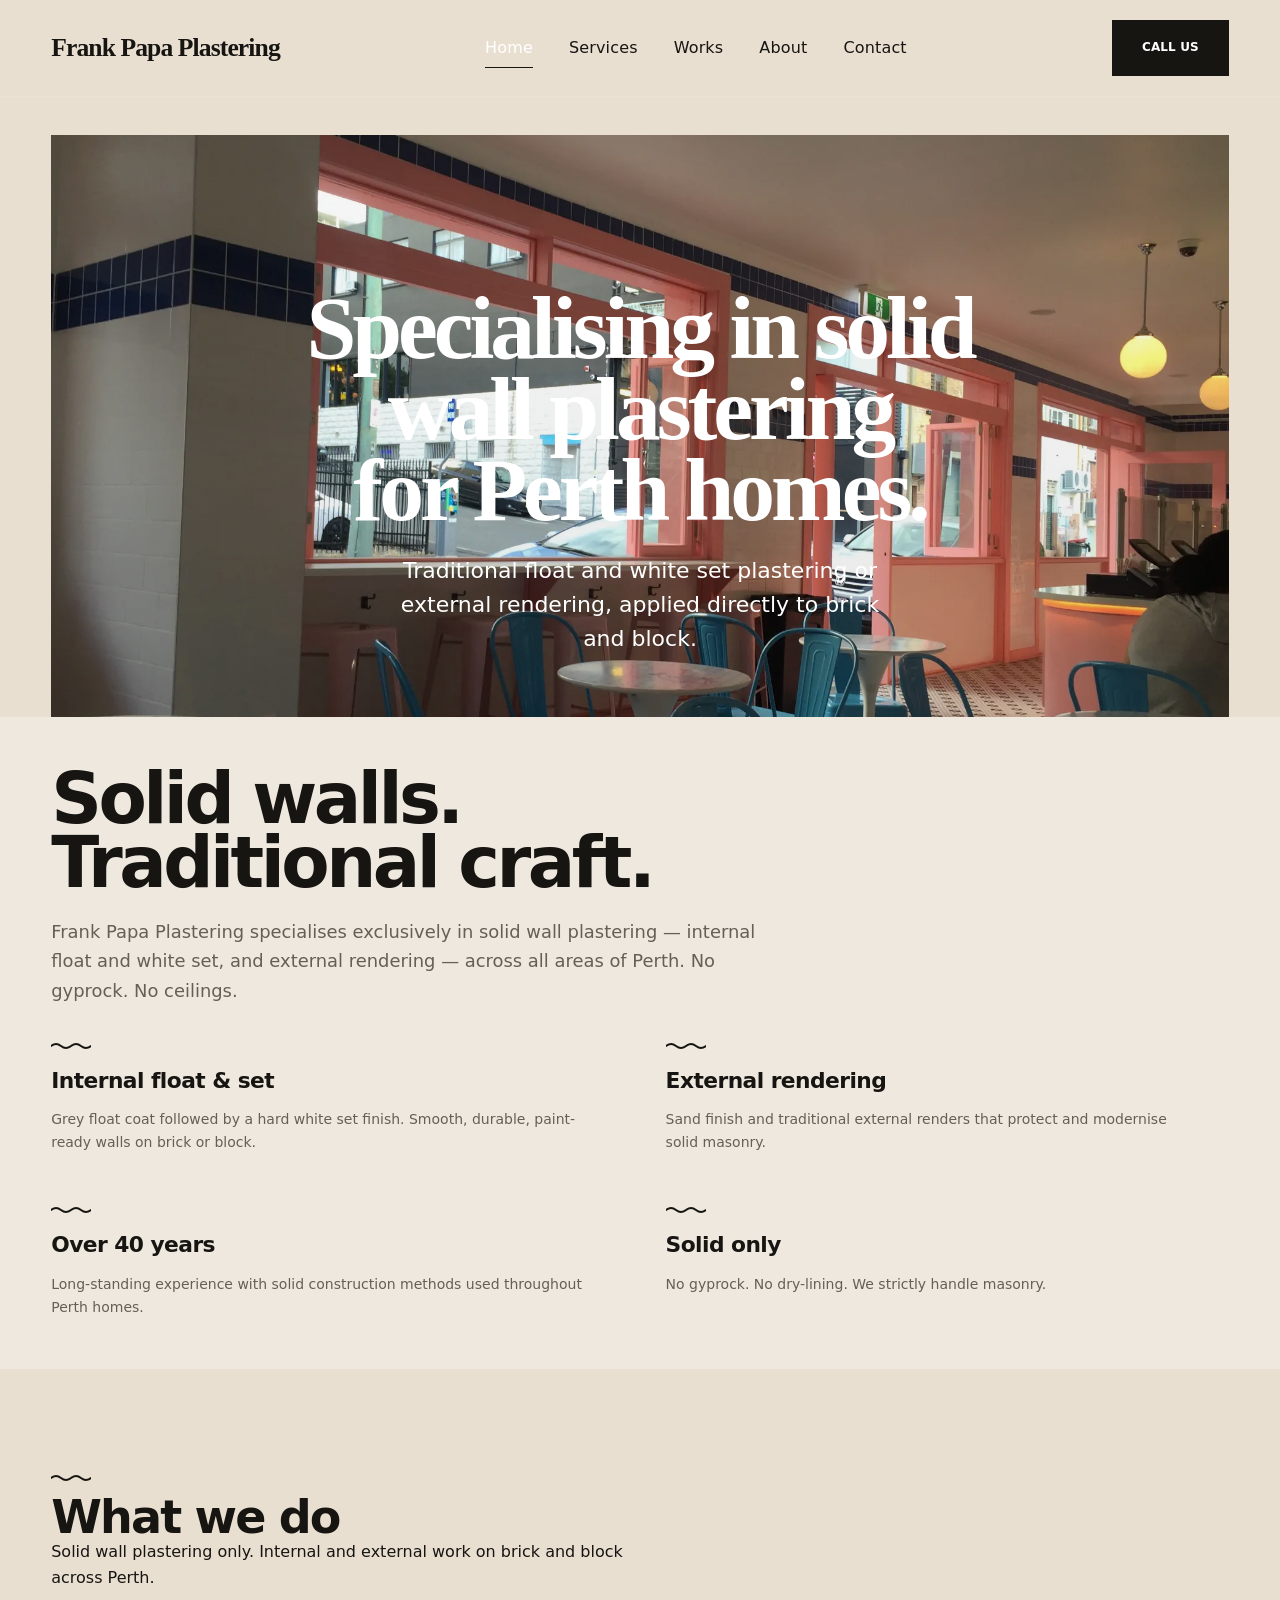
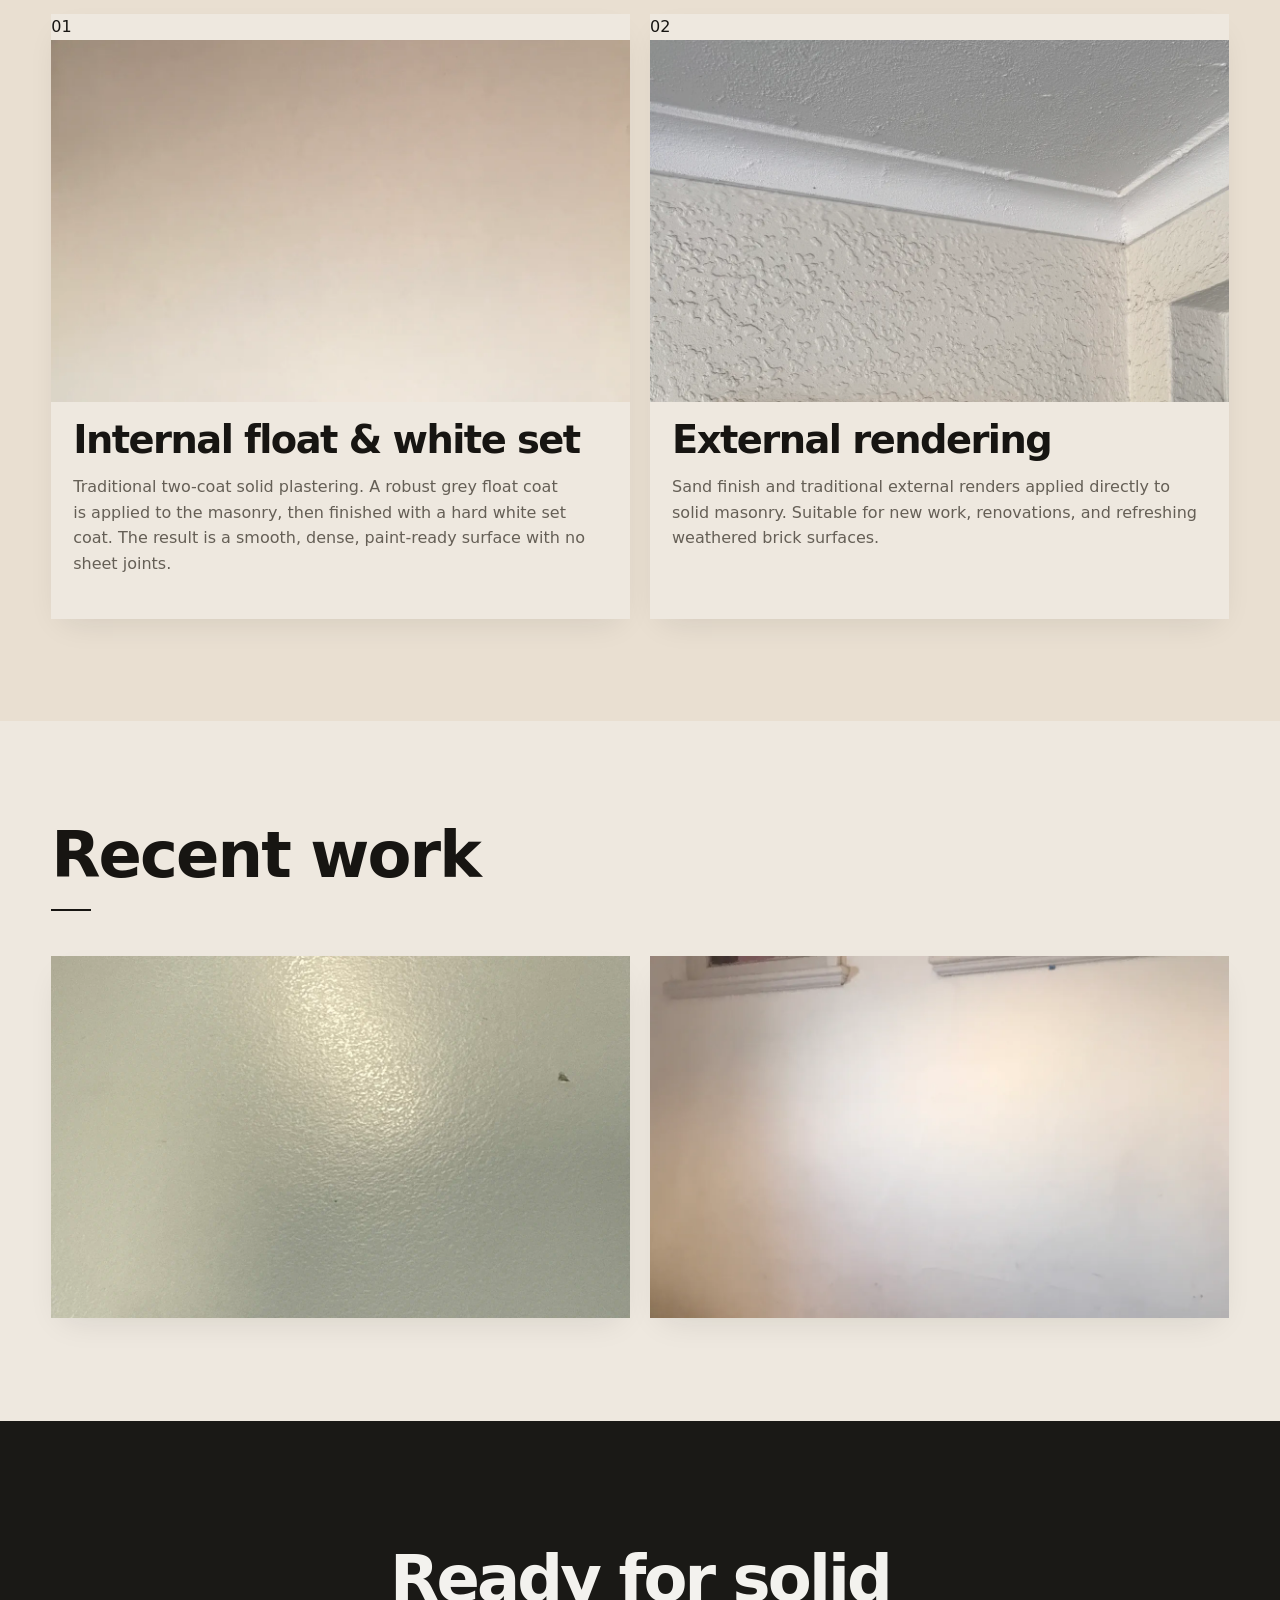
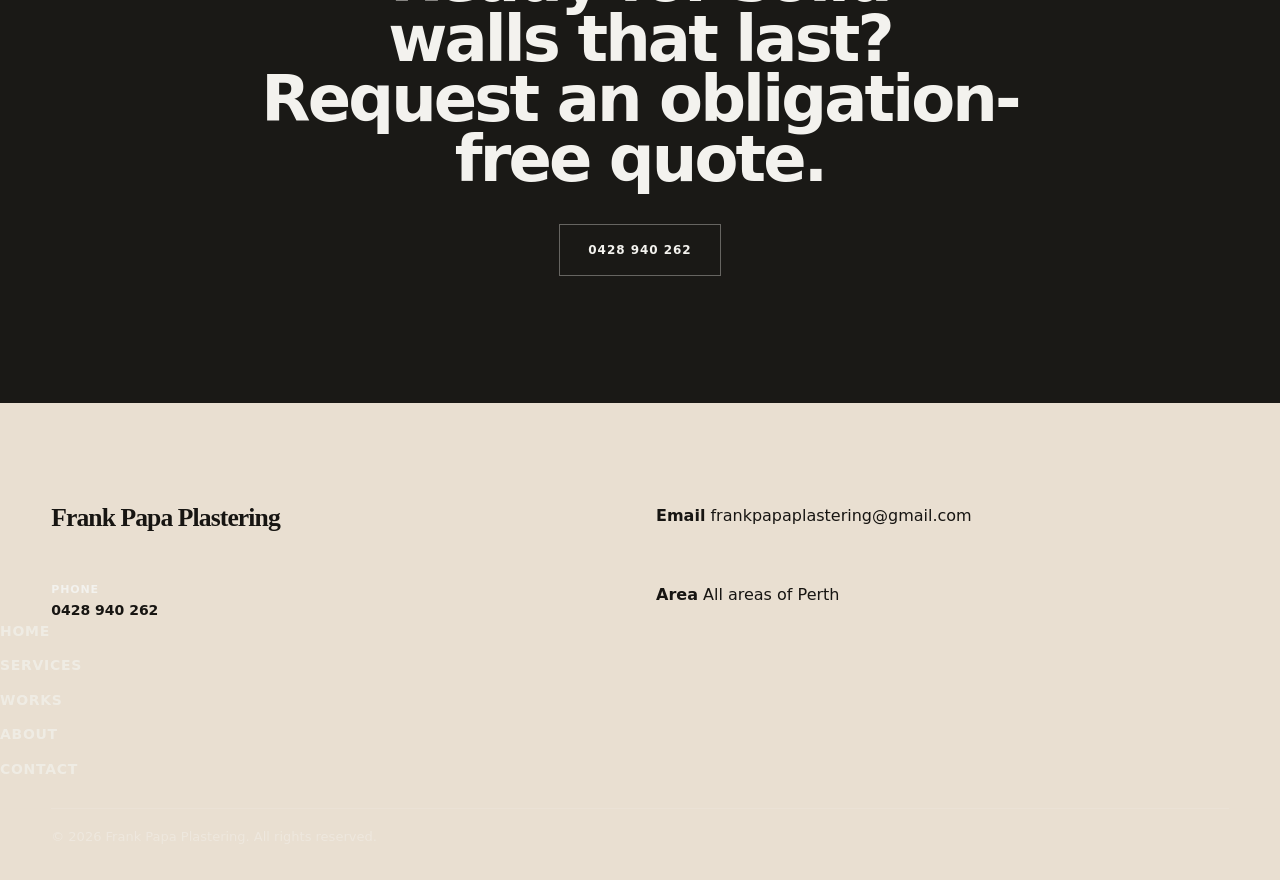
==== index.html @ d37b3041 "Revise footer layout and contact details Updated footer structure and contact information." ====
<!DOCTYPE html>
<html lang="en">
<head>
    
    <!-- Page Metadata -->
    
    <meta charset="UTF-8"/>
    <meta name="viewport" content="width=device-width, initial-scale=1.0"/>
    <!-- SEO Metadata -->
    <title>Frank Papa Plastering | Solid Wall Plastering Perth</title>
    <meta name="description" content="Specialist solid wall plastering across Perth. Internal float & white set and external rendering. Over 40 years experience. No gyprock, no ceiling work.">
    <meta property="og:title" content="Frank Papa Plastering | Solid Wall Plastering Perth"/>
    <meta property="og:description" content="Traditional solid wall plastering — internal float & set and external rendering. Perth specialists with over 40 years experience."/>
    <meta property="og:image" content="https://www.frankpapaplastering.com.au/images/og-image.jpg"/>
    <meta property="og:url" content="https://www.frankpapaplastering.com.au/"/>
    <meta property="og:type" content="website"/>
    <!-- Styles -->
    <link rel="stylesheet" href="style.css">
    <!-- Favicon -->
    <link rel="icon" type="image/png" href="images/favicon.png"/>
    <link rel="apple-touch-icon" sizes="180x180" href="images/apple-touch-icon.png">
    <!-- Canonical URL -->
    <link rel="canonical" href="https://www.frankpapaplastering.com.au/"/>
    <script type="application/ld+json">
        {
        "@context": "https://schema.org",
        "@type": "LocalBusiness",
        "name": "Frank Papa Plastering",
        "image": "https://www.frankpapaplastering.com.au/images/logo.webp",
        "telephone": "+61-428-940-262",
        "email": "frankpapaplastering@gmail.com",
        "address": {
            "@type": "PostalAddress",
            "addressLocality": "Perth",
            "addressRegion": "WA",
            "addressCountry": "AU"
        },
        "url": "https://www.frankpapaplastering.com.au",
        "openingHours": "Mo-Fr 07:00-16:00",
        "description": "Specialist solid wall plastering — internal float & white set and external rendering across Perth. Over 40 years experience."
        }
    </script>
</head>
<body>
    
    <!-- =========================
         HEADER / NAVIGATION
    ========================== -->
        
    <header class="site-header">
        <div class="header-inner">
            
            <a href="index.html" class="site-logo">
                Frank Papa Plastering
            </a>
    
            <nav class="desktop-nav" aria-label="Primary navigation">
                <a href="index.html" aria-current="page">Home</a>
                <a href="services.html">Services</a>
                <a href="works.html">Works</a>
                <a href="about.html">About</a>
                <a href="contact.html">Contact</a>
            </nav>
    
            <div class="header-actions">
                <a href="tel:0428940262" class="header-phone">0428 940 262</a>
                <a href="contact.html" class="header-cta">Call us</a>
            </div>
    
            <button
                class="menu-button"
                type="button"
                aria-label="Open navigation"
                aria-expanded="false"
                aria-controls="mobile-menu"
            >
                <span></span>
                <span></span>
            </button>
        </div>
    
        <nav id="mobile-menu" class="mobile-menu" aria-label="Mobile navigation">
            <a href="index.html" aria-current="page">Home</a>
            <a href="services.html">Services</a>
            <a href="works.html">Works</a>
            <a href="about.html">About</a>
            <a href="contact.html">Contact</a>
        </nav>
    </header>
    
    <main>

        <!-- =========================
             HERO
        ========================== -->

        <section class="hero">
            <div class="hero-frame">
                <img
                    src="images/hero-index.webp"
                    alt="Solid wall plastering by Frank Papa Plastering in Perth"
                    class="hero-image"
                    width="1920"
                    height="1200"
                    fetchpriority="high"
                    decoding="async"
                />
                
                <div class="hero-overlay"></div>
            
                <div class="hero-content">
                    
                    
                    <h1>
                        Specialising in solid wall plastering
                        <span>for Perth homes.</span>
                    </h1>
                    
                    <p class="hero-text">
                        Traditional float and white set plastering or external rendering, applied directly to
                        brick and block.
                    </p>
                    
                    
                </div>
            </div>
            
        </section>

        <!-- =========================
             ABOUT / POSITIONING
             Replaced tile “Your Tile. Our Finish.” with solid-wall craft positioning
        ========================== -->
        <section id="about" class="about section">
            <div class="container about-container">
                <div class="about-heading">
                    <h2 data-content="Index.About.Heading">Solid walls. Traditional craft.</h2>
                    <p class="about-intro" data-content="Index.About.Intro">
                        Frank Papa Plastering specialises exclusively in solid wall plastering — internal float and white set, and external rendering — across all areas of Perth. No gyprock. No ceilings.
                    </p>
                </div>
                
                <div class="about-features">
                    <article>
                        <h3>Internal float &amp; set</h3>
                        <p>Grey float coat followed by a hard white set finish. Smooth, durable, paint-ready walls on brick or block.</p>
                    </article>
                    <article>
                        <h3>External rendering</h3>
                        <p>Sand finish and traditional external renders that protect and modernise solid masonry.</p>
                    </article>
                    <article>
                        <h3>Over 40 years</h3>
                        <p>Long-standing experience with solid construction methods used throughout Perth homes.</p>
                    </article>
                    <article>
                        <h3>Solid only</h3>
                        <p>No gyprock. No dry-lining. We strictly handle masonry.</p>
                    </article>
                </div>
            </div>
        </section>  
        
        <!-- =========================
             SERVICES
             Replaced the numbered profile catalogue with two clear service blocks
        ========================== -->

        <section id="services" class="profiles section">
            <div class="container">
                <div class="profiles-intro">
                    <div class="profiles-heading">
                        <h2 data-content="Index.Services.Heading">What we do</h2>
                            <p data-content="Index.Services.Description">
                                Solid wall plastering only. Internal and external work on brick and block across Perth.
                            </p>
                    </div>
                </div>
                
                <div class="profile-list">
                    
                    <!-- INTERNAL -->
                    <article class="profile-item" id="internal">
                        <div class="profile-number">01</div>
                        <div class="profile-visual">
                            <!-- Replace with real internal white-set photo -->
                            <img 
                                src="images/float-set.webp" 
                                alt="Internal float and white set plastering" 
                                width="1200" 
                                height="750" 
                                loading="lazy"
                            >
                        </div>
                        <div class="profile-content">
                            <h3 data-content="Index.Service 1.Title">Internal float & white set</h3>
                            <p data-content="Index.Service 1.Text">
                                Traditional two-coat solid plastering. A robust grey float coat is applied to the masonry, then finished with a hard white set coat. The result is a smooth, dense, paint-ready surface with no sheet joints.
                            </p>
                        </div>
                    </article>
                    
                    <!-- EXTERNAL -->
                    <article class="profile-item" id="external">
                        <div class="profile-number">02</div>
                        <div class="profile-visual">
                            <!-- Replace with real external render photo -->
                            <img 
                                src="images/external-render.webp" 
                                alt="External solid wall rendering" 
                                width="1200" 
                                height="750" 
                                loading="lazy"
                            >
                        </div>
                        <div class="profile-content">
                            <h3 data-content="Index.Service 2.Title">External rendering</h3>
                            <p data-content="Index.Service 2.Text">
                                Sand finish and traditional external renders applied directly to solid masonry. Suitable for new work, renovations, and refreshing weathered brick surfaces.
                            </p>
                        </div>
                    </article>
                </div>
            </div>
        </section>
         
        <!-- =========================
            GALLERY
            Kept the card structure; change content to finished walls / finishes
        ========================== -->
        
        <section id="gallery" class="gallery section">
            <div class="container">
                <div class="section-heading">
                    <h2>Recent work</h2>
                </div>
                <div class="gallery-grid">

                    <!-- Project cards — replace images and back-face text with real jobs -->
                    <article class="project-card">
                        <div class="project-card-inner">
                            <div class="project-card-front">
                                <img 
                                    src="images/white-set.webp" 
                                    alt="Internal white set finish" 
                                    width="1200" 
                                    height="750" 
                                    loading="lazy"
                                >
                            </div>
                            <div class="project-card-back">
                                <div class="project-back-content">
                                    <div class="mini-profile-full">
                                        <div class="mini-profile-info">
                                            <strong>Internal white set</strong>
                                            <p>Hard, smooth float-and-set finish ready for paint.</p>
                                            <div class="project-profile-tags">
                                                <span>Internal</span>
                                                <span>White set</span>
                                            </div>
                                        </div>
                                    </div>
                                </div>
                            </div>
                        </div>
                    </article>

                    <article class="project-card">
                        <div class="project-card-inner">
                            <div class="project-card-front">
                                <img 
                                    src="images/sand-finish.webp" 
                                    alt="External sand finish render" 
                                    width="1200" 
                                    height="750" 
                                    loading="lazy"
                                >
                            </div>
                            <div class="project-card-back">
                                <div class="project-back-content">
                                    <div class="mini-profile-full">
                                        <div class="mini-profile-info">
                                            <strong>External sand finish</strong>
                                            <p>Traditional external render on solid masonry.</p>
                                            <div class="project-profile-tags">
                                                <span>External</span>
                                                <span>Sand finish</span>
                                            </div>
                                        </div>
                                    </div>
                                </div>
                            </div>
                        </div>
                    </article>

                    <!-- Add more project cards as photos become available -->

                </div>
            </div>
        </section>
        
        <!-- =========================
             CONTACT CTA
        ========================== -->
        
        <section id="contact" class="contact section">
            <div class="contact-content">
                <h2>
                  <span data-content="Index.Contact.Heading">Ready for solid walls that last?</span><br>
                  <span data-content="Index.Contact.Text">Request an obligation-free quote.</span>
                </h2>
                <div class="about-cta-actions">
                    <a href="tel:0428940262" class="button button-secondary">0428 940 262</a>
                </div>
            </div>
        </section>
    </main>

    <!-- =========================
         FOOTER
    ========================== -->

    <footer class="site-footer">
        <div class="footer-inner">
            <div class="footer-brand">
                <a href="index.html" class="site-logo">Frank Papa Plastering</a>
            </div>
            <div class="footer-contact">
                <strong>Phone</strong>
                <a href="tel:0428940262">0428 940 262</a>
            </div>
            <div class="footer-details-1">
                <strong>Email</strong>
                <a href="mailto:frankpapaplastering@gmail.com">frankpapaplastering@gmail.com</a>
            </div>
            <div class="footer-details-2">
                <strong>Area</strong>
                <span>All areas of Perth</span>
            </div>
        </div>

        <div class="footer-bottom-bar">
            <div class="footer-links">
                <a href="index.html" aria-current="page">Home</a>
                <a href="services.html">Services</a>
                <a href="works.html">Works</a>
                <a href="about.html">About</a>
                <a href="contact.html">Contact</a>
            </div>
            <p class="copyright">© 2026 Frank Papa Plastering. All rights reserved.</p>
        </div>
    </footer>
    
    <!-- JavaScript -->
    <script src="script.js"></script>
<a href="tel:0428940262" class="sticky-call" aria-label="Call now">
  Call now
</a>
</body>
</html>
---- style.css ----
/* ==========================
   Design Tokens — Solid Wall
========================== */
:root {
    --bg: #e9dfd1;
    --surface: #eee8df;
    --surface-2: #ded4c6;

    --text: #171512;
    --text-muted: #655f56;
    --text-dim: #827a6e;

    --accent: #171512;
    --accent-bright: #302b25;

    --line: rgba(23,21,18,.14);

    --radius-sm: 0;
    --radius-md: 0;
    --radius-lg: 0;

    --max-width: 1440px;
    --page-padding: clamp(20px, 4vw, 72px);
    --section-space: clamp(72px, 8vw, 120px);
    --ease: cubic-bezier(.22, 1, .36, 1);

	/* Z-Index Architecture */
    --z-base: 0;
    --z-content: 1;
    --z-overlay: 2;
    --z-elevated: 3;
    --z-floating: 4;
    --z-topbar: 100;
    --z-header: 200;
    --z-sticky: 300;
    --z-menu: 400;
}

/* ==========================
   Reset / Base
========================== */
*,
*::before,
*::after {
    box-sizing: border-box;
	margin: 0;
    padding: 0;
}

ul,
ol {
    list-style: none;
}

html {
    color-scheme: light;
    scroll-padding-top: 110px;
    scroll-behavior: smooth;
}

body {
    background: var(--bg);
    color: var(--text);
    font-family: "DM Sans", system-ui, -apple-system, BlinkMacSystemFont, "Segoe UI", Roboto, Helvetica, Arial, sans-serif;
    line-height: 1.6;
    -webkit-font-smoothing: antialiased;
    overflow-x: hidden;
	-moz-osx-font-smoothing: grayscale;
}

/* Explicit Native UI Styling */
input, 
textarea, 
select {
    background-color: var(--surface);
    color: var(--text);
    border: 1px solid rgba(0,0,0,.2);
    border-radius: var(--radius-sm);
    font-family: inherit;
    padding: 10px 14px;
	appearance: none;
	-webkit-appearance: none;
}

input:focus-visible, 
textarea:focus-visible, 
select:focus-visible {
    outline: 2px solid var(--text);
    outline-offset: 2px;
    border-color: var(--text);
}

/* Webkit Scrollbar Styling */
::-webkit-scrollbar {
    width: 14px;
    background: var(--bg);
}

::-webkit-scrollbar-thumb {
    background-color: var(--surface-2);
    border: 4px solid var(--bg);
    border-radius: 8px;
}

::-webkit-scrollbar-thumb:hover {
    background-color: var(--text-dim);
}

/* Subtle plaster/float texture — zero image requests */
body::before {
  	content: "";
  	position: fixed;
  	inset: 0;
  	z-index: var(--z-base);
  	pointer-events: none;
  	opacity: 0.035;
  	background-image: url('plaster-noise.webp');
	background-repeat: repeat;
}

body > * {
  position: relative;
  z-index: var(--z-content);
}

img {
    display: block;
    max-width: 100%;
    height: auto;
}

a {
    color: inherit;
    text-decoration: none;
    transition: color .3s ease, background-color .3s ease, border-color .3s ease, transform .3s ease;
}

a:hover {
    color: var(--accent);
}

a:focus-visible,
button:focus-visible {
    outline: 2px solid var(--text);
    outline-offset: 6px;
}

button {
    font: inherit;
}

h1, h2, h3 {
    text-wrap: balance;
}

p {
    text-wrap: pretty;
}

#about, #services, #gallery, #contact {
    scroll-margin-top: 110px;
}

/* ==========================
   Fonts
========================== */
@font-face {
    font-display: swap;
    font-family: 'DM Sans';
    font-style: normal;
    font-weight: 400;
    src: url('fonts/dm-sans-v17-latin-regular.woff2') format('woff2');
}
@font-face {
    font-display: swap;
    font-family: 'DM Sans';
    font-style: normal;
    font-weight: 500;
    src: url('fonts/dm-sans-v17-latin-500.woff2') format('woff2');
}
@font-face {
    font-display: swap;
    font-family: 'DM Sans';
    font-style: normal;
    font-weight: 700;
    src: url('fonts/dm-sans-v17-latin-700.woff2') format('woff2');
}

/* ==========================
   Layout
========================== */
.container {
    width: min(100% - (var(--page-padding) * 2), var(--max-width));
    margin-inline: auto;
}

.section {
    padding-block: var(--section-space);
}

/* ==========================
   Top bar
========================== */
.top-bar {
    position: absolute;
    top: 0;
    left: 0;
    width: 100%;
    height: 38px;
    z-index: var(--z-topbar);
    border-bottom: 1px solid rgba(255,255,255,.10);
    background: rgba(0,0,0,.33);
    backdrop-filter: blur(14px);
    -webkit-backdrop-filter: blur(14px);
    color: rgba(255,255,255,.82);
    font-size: 9px;
    font-weight: 700;
    letter-spacing: .08em;
    text-transform: uppercase;
}

.top-bar-inner {
    width: min(calc(100% - (var(--page-padding) * 2)), var(--max-width));
    height: 38px;
    margin-inline: auto;
    display: flex;
    align-items: center;
    justify-content: space-between;
    gap: 30px;
}

.top-bar a {
    color: rgba(255,255,255,.78);
}

.top-bar a:hover {
    color: #fff;
}

/* ==========================
   Header
========================== */
.site-header {
    position: relative;
    top: auto;
    left: auto;
    width: 100%;
    z-index: var(--z-header);
    background: var(--bg);
	border-bottom: 0;
    backdrop-filter: blur(10px);
    -webkit-backdrop-filter: blur(10px);
    border-bottom: 1px solid rgba(255,255,255,.10);
}

.header-inner {
    width: min(
		calc(100% - (var(--page-padding) * 2)), 
		var(--max-width)
	);
    min-height: 96px;
    margin-inline: auto;
    display: grid;
    grid-template-columns: auto 1fr auto;
    align-items: center;
    column-gap: 48px;
}

.site-logo {
    font-family: Georgia, "Times New Roman", serif;
	display: block;
    font-size: clamp(20px, 2vw, 28px);
    font-weight: 700;
    letter-spacing: -.035em;
    text-transform: none;
    color: var(--text);
    line-height: 1.2;
    white-space: nowrap;
}

.site-logo:hover {
    color: var(--text);
}

.desktop-nav {
    display: flex;
    align-items: center;
    justify-content: center;
    gap: 36px;
    white-space: nowrap;
}

.desktop-nav a {
    position: relative;
	color: var(--text);
    font-size: 16px;
    font-weight: 500;
    letter-spacing: .01em;
    text-transform: none;
}

.desktop-nav a + a::before {
    content: "|";
    margin-right: clamp(18px, 2vw, 30px);
    color: rgba(255,255,255,.28);
    font-weight: 400;
	display: none;
}

.desktop-nav a::after {
    content: "";
    position: absolute;
    left: 0;
    right: 0;
    bottom: -7px;

    height: 1px;
    background: var(--text);

    transform: scaleX(0);
    transform-origin: right;
    transition: transform .35s var(--ease);
}

.desktop-nav a:hover::after,
.desktop-nav a[aria-current="page"]::after {
    transform: scaleX(1);
    transform-origin: left;
}

.desktop-nav a:hover,
.desktop-nav a[aria-current="page"] {
    color: #fff;
}

.header-actions {
    display: flex;
    align-items: center;
    white-space: nowrap;
}

.header-phone {
    margin-right: 20px;
    color: rgba(255,255,255,.65);
    font-size: 11px;
    font-weight: 700;
    letter-spacing: .04em;
    display: none;
}

.header-cta {
    display: inline-flex;
    align-items: center;
    justify-content: center;
    min-height: 56px;
    padding: 0 30px;
	border-radius: var(--radius-sm);
    background: var(--text);
    color: #fff;
    font-size: 12px;
    font-weight: 600;
    letter-spacing: .01em;
    text-transform: uppercase;
    border-radius: var(--radius-sm);
    transition: background-color .3s ease, color .3s ease, transform .3s ease;
}

.header-cta:hover {
    background: #302b25;
    color: #fff;
    transform: translateY(-1px);
}

.menu-button {
    display: none;
}

/* ==========================
   Mobile menu
========================== */
.mobile-menu {
    display: flex;
    flex-direction: column;
    position: absolute;
    top: 100%;
    left: 0;
    right: 0;
    z-index: var(--z-menu);
    background: rgba(244,242,236,.96);
    backdrop-filter: blur(18px);
    -webkit-backdrop-filter: blur(18px);
    border-top: 1px solid var(--line);
    max-height: 0;
    opacity: 0;
    visibility: hidden;
    overflow: hidden;
    pointer-events: none;
    transition: max-height .4s var(--ease), opacity .3s ease, visibility .3s ease;
}

.mobile-menu.open {
    max-height: 360px;
    opacity: 1;
    visibility: visible;
    pointer-events: auto;
}

.mobile-menu a {
    display: flex;
    align-items: center;
    min-height: 52px;
    padding: 0 24px;
    border-bottom: 1px solid var(--line);
    color: var(--text-muted);
    font-size: 12px;
    font-weight: 700;
    letter-spacing: .08em;
    text-transform: uppercase;
}

.mobile-menu a:hover {
    color: var(--text);
    padding-left: 28px;
}

/* ==========================
   Buttons
========================== */
.button {
    display: inline-flex;
    align-items: center;
    justify-content: center;
    min-height: 52px;
    padding: 15px 28px;
    font-size: 12px;
    font-weight: 800;
    letter-spacing: .08em;
    text-transform: uppercase;
    border-radius: var(--radius-sm);
    transition: background-color .3s ease, color .3s ease, border-color .3s ease, transform .3s ease;
}

.button-primary {
    background: var(--accent);
    color: #080808;
    border: 1px solid var(--accent);
}

.button-primary:hover {
    background: var(--accent-bright);
    border-color: var(--accent-bright);
    color: #080808;
    transform: translateY(-2px);
}

.button-secondary {
    background: transparent;
    color: var(--text);
    border: 1px solid rgba(0,0,0,.25);
}

.button-secondary:hover {
    background: var(--text);
    border-color: var(--text);
    color: #fff;
    transform: translateY(-2px);
}

.hero .button-secondary {
    color: #fff;
    border-color: rgba(255,255,255,.35);
}

.hero .button-secondary:hover {
    background: #fff;
    border-color: #fff;
    color: #111;
}

.text-link {
    display: inline-flex;
    align-items: center;
    gap: 10px;
    color: var(--text);
    font-size: 12px;
    font-weight: 800;
    letter-spacing: .08em;
    text-transform: uppercase;
}

.text-link:hover {
    color: var(--accent);
}

/* ==========================
   Hero
========================== */
.hero {
    position: relative;
	background: var(--bg);
	padding: clamp(24px, 3vw, 48px) var(--page-padding) clamp(40px, 6vw, 80px);
    height: min(620px, 70vh);
    min-height: 520px;
    overflow: hidden;
}

.hero-frame {
    position: relative;
    width: min(100%, 1500px);
    height: min(78vh, 760px);
    min-height: 560px;
    margin-inline: auto;
    overflow: hidden;
    background: var(--surface-2);
	border-radius: 0 0 32px 32px;
}

.hero-slider,
.hero-overlay {
    position: absolute;
    inset: 0;
}

.hero-slide {
    position: absolute;
    inset: 0;
    opacity: 0;
    z-index: var(--z-base);
    transition: opacity 2.2s ease-in-out;
}

.hero-slide.is-active {
    opacity: 1;
    z-index: var(--z-content);
}

.hero-image {
    width: 100%;
    height: 100%;
    object-fit: cover;
    object-position: center;
}

.hero-overlay {
    position: absolute;
	inset: 0;
	background: linear-gradient(
        to bottom,
        rgba(0,0,0,.03) 0%,
        rgba(0,0,0,.10) 100%
    );
    z-index: var(--z-overlay);
    pointer-events: none;
}

.hero-content {
    position: absolute;
    inset: 0;
    margin: auto;
    width: 100%;
    max-width: 850px;
    display: flex;
    flex-direction: column;
    justify-content: center;
    align-items: center;
    text-align: center;
    padding: 40px;
    color: #fff;
    z-index: var(--z-elevated);
}

.hero-eyebrow {
    margin-bottom: 20px;
    font-size: 10px;
    font-weight: 700;
    letter-spacing: .16em;
    text-transform: uppercase;
    color: rgba(255,255,255,.88);
}

.hero h1 {
    max-width: 900px;
    margin: 0 auto 24px;
    font-family: Georgia, "Times New Roman", serif;
    font-size: clamp(48px, 7vw, 104px);
    line-height: .9;
    font-weight: 600;
    letter-spacing: -.045em;
}

.hero h1 span {
    display: block;
    color: #ffffff;
}

.hero-text {
    max-width: 560px;
	margin: 0 auto 28px;
    margin-bottom: 28px;
    color: #ffffff;
    font-size: clamp(18px, 2vw, 22px);
	line-height: 1.55;
}

.hero-link {
    display: inline-flex;
    align-items: center;
    gap: 12px;

    padding-bottom: 7px;
    border-bottom: 1px solid rgba(255,255,255,.75);

    color: #fff;
    font-size: 12px;
    font-weight: 700;
    letter-spacing: .08em;
    text-transform: uppercase;
}

.hero-link span {
    font-size: 17px;
    line-height: 1;
}

.hero-link:hover {
    color: #fff;
    border-color: #fff;
    transform: translateY(-2px);
}

.hero-actions {
    position: absolute;
    left: max(var(--page-padding), calc((100vw - var(--max-width)) / 2));
    bottom: clamp(28px, 5vh, 56px);
    z-index: var(--z-elevated);
    display: flex;
    gap: 12px;
    flex-wrap: wrap;
}

.hero-arrow {
    position: absolute;
    top: 50%;
    right: var(--page-padding);
    transform: translateY(-50%);
    z-index: var(--z-floating);
    width: 48px;
    height: 48px;
    display: flex;
    align-items: center;
    justify-content: center;
    border: 1px solid rgba(255,255,255,.25);
    background: rgba(0,0,0,.35);
    color: #fff;
    cursor: pointer;
    border-radius: var(--radius-sm);
}

.hero-arrow:hover {
    background: var(--accent);
    border-color: var(--accent);
    color: #080808;
}

.hero-dots {
    position: absolute;
    bottom: 20px;
    left: 50%;
    transform: translateX(-50%);
    z-index: var(--z-floating);
    display: flex;
    gap: 10px;
}

.hero-dot {
    width: 8px;
    height: 8px;
    border-radius: 50%;
    border: 0;
    background: rgba(255,255,255,.35);
    cursor: pointer;
}

.hero-dot.is-active {
    background: var(--accent);
    transform: scale(1.25);
}

/* ==========================
   About (home)
========================== */
.about {
    background: var(--surface);
    padding-block: clamp(40px, 4vw, 55px);
    border-radius: var(--radius-lg);
}

.about-heading h2 {
    max-width: 800px;
    margin: 0 0 22px;
    font-size: clamp(42px, 5.5vw, 72px);
    line-height: .9;
    letter-spacing: -.05em;
}

.about-intro {
    max-width: 720px;
    margin: 0 0 34px;
    color: var(--text-muted);
    font-size: clamp(17px, 1.4vw, 20px);
    line-height: 1.65;
}

.about-features {
    display: grid;
    grid-template-columns: repeat(2, minmax(0, 1fr));
    gap: clamp(30px, 4vw, 55px);
}

.about-features article {
    position: relative;
    padding-top: 24px;
}

.about-features article::before,
.profiles-heading h2::before,
.section-heading h2::after {
    content: "";
    position: absolute;
    width: 40px;
    height: 12px;
    background: url('data:image/svg+xml;utf8,<svg xmlns="http://www.w3.org/2000/svg" viewBox="0 0 20 12"><path d="M0,6 Q5,2 10,6 T20,6" fill="none" stroke="%23171512" stroke-width="2" stroke-linecap="round"/></svg>') repeat-x;
    background-size: 20px 12px;
}

.about-features article::before,
.profiles-heading h2::before {
    top: 0;
    left: 0;
}

.about-feature-number {
    display: block;
    margin-bottom: 16px;
    color: var(--accent);
    font-size: 10px;
    font-weight: 800;
    letter-spacing: .14em;
}

.about-features h3 {
    margin: 0 0 10px;
    font-size: clamp(20px, 1.7vw, 25px);
    letter-spacing: -.025em;
}

.about-features p {
    color: var(--text-muted);
    font-size: 14px;
    line-height: 1.6;
}

/* ==========================
   Services / Profiles
========================== */
.profiles {
   background: var(--bg);
   padding-top: var(--section-space);
  	padding-bottom: var(--section-space);
}

.profiles-intro {
    display: grid;
    grid-template-columns: 1.15fr .85fr;
    gap: 32px;
    align-items: end;
    margin-bottom: 24px;
}

.profiles-heading h2 {
    font-size: clamp(36px, 4.5vw, 46px);
    line-height: .95;
    letter-spacing: -.04em;
    position: relative;
    padding-top: 24px;
    padding-bottom: 0;
}

.profiles-heading h2::after {
    display: none;
}

.profiles-description,
.profiles-description p {
    color: var(--text-muted);
    font-size: 17px;
}

.profile-list {
   display: grid;
   grid-template-columns: repeat(2, 1fr);
   gap: 20px;
	align-items: stretch;
}

.profile-item {
   display: flex;
   flex-direction: column;
	height: 100%;
   background: var(--surface);
   border: none;
   border-radius: var(--radius-md);
   overflow: hidden;
	box-shadow: 0 12px 32px -12px rgba(26, 25, 22, 0.12);
}

.profile-visual {
   aspect-ratio: 16 / 10;
   overflow: hidden;
   background: var(--surface-2);
   border-radius: 0;
}

.profile-visual img {
    width: 100%;
    height: 100%;
    object-fit: cover;
    transition: transform .8s var(--ease);
}

.profile-item:hover .profile-visual img {
    transform: scale(1.02);
}

.profile-content {
   padding: 20px 22px 22px;
	flex: 1;
  	display: flex;
  	flex-direction: column;
}

.profile-content h3 {
    margin: 0 0 16px;
    font-size: clamp(28px, 3vw, 40px);
    line-height: .95;
    letter-spacing: -.04em;
}

.profile-content > p {
   flex: 1; 
	margin: 0 0 20px;
   color: var(--text-muted);
   font-size: 16px;
   line-height: 1.6;
}

.profile-tags {
   display: flex;
   flex-wrap: wrap;
   gap: 7px;
	margin-top: auto;
}

.profile-tags span {
    padding: 7px 10px;
    border: 1px solid rgba(0,0,0,.12);
    border-left: 2px solid var(--accent);
    color: var(--text-dim);
    font-size: 10px;
    font-weight: 700;
    letter-spacing: .06em;
    text-transform: uppercase;
    background: rgba(0,0,0,.03);
    border-radius: var(--radius-sm);
}

/* ==========================
   Feature section
========================== */
.feature-section {
    display: grid;
    grid-template-columns: 1fr 1fr;
    background: var(--surface);
}

.feature-copy {
   padding-left: max(var(--page-padding), calc((100vw - var(--max-width)) / 2));
  	padding-right: max(var(--page-padding), calc((100vw - var(--max-width)) / 2));
	display: flex;
   flex-direction: column;
   justify-content: center;
   padding: clamp(50px, 7vw, 110px) max(var(--page-padding), calc((100vw - var(--max-width)) / 2));
}

.feature-copy h2 {
    margin: 0 0 26px;
    font-size: clamp(40px, 5vw, 64px);
    line-height: .92;
    letter-spacing: -.05em;
    position: relative;
    padding-bottom: 16px;
}

.feature-copy h2::after {
    content: "";
    position: absolute;
    left: 0;
    bottom: 0;
    width: 40px;
    height: 2px;
    background: var(--accent);
}

.feature-copy p {
    max-width: 560px;
    margin: 0 0 20px;
    color: var(--text-muted);
    font-size: 17px;
    line-height: 1.7;
}

.feature-image {
    position: relative;
    min-height: 480px;
    overflow: hidden;
    background: var(--surface-2);
}

.feature-image img {
    width: 100%;
    height: 100%;
    object-fit: cover;
}

/* ==========================
   Gallery
========================== */
.gallery {
    background: var(--surface);
}

.section-heading {
    max-width: 800px;
    margin-bottom: 45px;
}

.gallery-intro {
    margin-top: 14px;
    max-width: 560px;
    color: var(--text-muted);
}

.section-heading h2 {
    font-size: clamp(36px, 5vw, 64px);
    line-height: 1;
    letter-spacing: -.03em;
    position: relative;
    padding-bottom: 24px;
}

.section-heading h2::after {
    content: "";
    position: absolute;
    left: 0;
    bottom: 0;
    width: 40px;
    height: 2px;
    background: var(--accent);
}

.gallery-grid {
    display: grid;
    grid-template-columns: repeat(2, 1fr);
    gap: 20px;
}

.ba-card {
  background: var(--surface);
  box-shadow: 0 12px 32px -12px rgba(26, 25, 22, 0.12);
  overflow: hidden;
}

.ba-images {
  	position: relative;
  	aspect-ratio: 16 / 10;
  	overflow: hidden;
  	cursor: ew-resize;
  	user-select: none;
  	touch-action: pan-y;
	-webkit-user-select: none;
}

.ba-images img {
  position: absolute;
  inset: 0;
  width: 100%;
  height: 100%;
  object-fit: cover;
  pointer-events: none;
}

.ba-before {
  clip-path: inset(0 calc(100% - var(--pos, 50%)) 0 0);
}

.ba-slider {
  	--pos: 50%;
	position: absolute;
  	inset: 0;
  	width: var(--pos, 50%);
  	border-right: 2px solid #fff;
  	pointer-events: none;
}

.ba-handle {
  position: absolute;
  top: 50%;
  right: -18px;
  width: 36px;
  height: 36px;
  transform: translateY(-50%);
  border-radius: 50%;
  background: #fff;
  box-shadow: 0 4px 12px rgba(0,0,0,.2);
}

.ba-handle::before,
.ba-handle::after {
  content: "";
  position: absolute;
  top: 50%;
  width: 6px;
  height: 6px;
  border-right: 2px solid #1a1916;
  border-bottom: 2px solid #1a1916;
  transform: translateY(-50%) rotate(-45deg);
}

.ba-handle::before {
  left: 10px;
  transform: translateY(-50%) rotate(135deg);
}

.ba-handle::after {
  right: 10px;
}

.ba-caption {
  padding: 18px 20px 22px;
}

.ba-caption strong {
  display: block;
  margin-bottom: 6px;
  font-size: 20px;
  letter-spacing: -0.02em;
}

.ba-caption p {
  color: var(--text-muted);
  font-size: 14px;
}

.project-card {
    perspective: 1200px;
    cursor: pointer;
    aspect-ratio: 16 / 10;
}

.project-card-inner {
    position: relative;
    width: 100%;
    height: 100%;
    transition: transform .7s var(--ease);
    transform-style: preserve-3d;
}

.project-card.is-flipped .project-card-inner {
   transform: rotateY(180deg);
}

.project-card-front,
.project-card-back {
   position: absolute;
   inset: 0;
   backface-visibility: hidden;
   -webkit-backface-visibility: hidden;
   border-radius: var(--radius-md);
   overflow: hidden;
   border: none;
	box-shadow: 0 12px 32px -12px rgba(26, 25, 22, 0.12);
}

.project-card-front img {
    width: 100%;
    height: 100%;
    object-fit: cover;
}

.project-card-back {
    background: var(--surface);
    transform: rotateY(180deg);
    display: flex;
    flex-direction: column;
}

.mini-profile-info {
    padding: 20px 22px 22px;
}

.mini-profile-info strong {
    display: block;
    margin-bottom: 12px;
    font-size: clamp(20px, 2.2vw, 28px);
    letter-spacing: -.03em;
}

.mini-profile-info p {
    margin: 0 0 16px;
    color: var(--text-muted);
    font-size: 14px;
}

.project-profile-tags {
    display: flex;
    flex-wrap: wrap;
    gap: 6px;
}

.project-profile-tags span {
    padding: 5px 9px;
    border: 1px solid rgba(0,0,0,.12);
    border-left: 2px solid var(--accent);
    color: var(--text-dim);
    font-size: 10px;
    font-weight: 700;
    letter-spacing: .06em;
    text-transform: uppercase;
    border-radius: var(--radius-sm);
}

/* ==========================
   Contact / CTA
========================== */
.contact, .about-cta {
    padding-block: clamp(70px, 8vw, 100px);
    color: var(--text);
    background: var(--bg);
    text-align: center;
    border-radius: var(--radius-lg);
}

.contact .button-primary, .about-cta .button-primary {
    background: var(--text);
    border-color: var(--text);
    color: #fff;
}

.contact .button-primary:hover, .about-cta .button-primary:hover {
    background: var(--accent-bright);
    border-color: var(--accent-bright);
    color: #fff;
}

.contact .button-secondary, .about-cta .button-secondary {
    border-color: rgba(23,21,18,.35);
    color: var(--text);
}

.contact .button-secondary:hover, .about-cta .button-secondary:hover {
    background: var(--text);
    border-color: var(--text);
    color: #fff;
}

.contact h2 {
    max-width: 850px;
    margin: 0 auto 35px;
    font-size: clamp(36px, 5.5vw, 64px);
    line-height: .94;
    letter-spacing: -.045em;
}

.contact .about-cta-actions {
    display: flex;
    justify-content: center;
    gap: 12px;
    flex-wrap: wrap;
}

.contact .button-primary {
    background: #080808;
    border-color: #080808;
    color: #fff;
}

.contact .button-primary:hover {
    background: #222;
    border-color: #222;
    color: #fff;
}

.contact .button-secondary {
    border-color: rgba(0,0,0,.35);
    color: #080808;
}

.contact .button-secondary:hover {
    background: #080808;
    border-color: #080808;
    color: #fff;
}

.about-cta-inner {
    max-width: 800px;
    margin: 0 auto;
    padding-inline: var(--page-padding);
}

.about-cta h2 {
    margin: 0 0 20px;
    font-size: clamp(36px, 5vw, 56px);
    line-height: .95;
    letter-spacing: -.045em;
}

.about-cta p {
    margin: 0 0 32px;
    font-size: 17px;
}

.about-cta-actions {
    display: flex;
    justify-content: center;
    gap: 12px;
    flex-wrap: wrap;
}

.about-cta .button-primary {
    background: #080808;
    border-color: #080808;
    color: #fff;
}

.about-cta .button-secondary {
    border-color: rgba(0,0,0,.35);
    color: #080808;
}

.sticky-call {
  display: none;
}
/* ==========================
   About-hero (inner pages)
========================== */
.about-hero {
    position: relative;
    min-height: 58vh;
    display: flex;
    align-items: flex-end;
    overflow: hidden;
    padding-top: 160px;
}

.about-hero--short {
    min-height: 50vh;
}

.about-hero-image {
    position: absolute;
    inset: 0;
    width: 100%;
    height: 100%;
    object-fit: cover;
    object-position: center 35%;
}

.about-hero-overlay {
    position: absolute;
    inset: 0;
    background: linear-gradient(90deg, rgba(0,0,0,.55) 0%, rgba(0,0,0,.25) 40%, rgba(0,0,0,.05) 100%);
    z-index: var(--z-content);
    pointer-events: none;
}

.about-hero-content {
	position: relative;
	z-index: var(--z-overlay);
	width: min(850px, 100%);
	margin-left: max(var(--page-padding), calc((100vw - var(--max-width)) / 2));
	margin-right: max(var(--page-padding), calc((100vw - var(--max-width)) / 2));
	margin-bottom: clamp(50px, 7vh, 80px);
}

.about-hero h1 {
    margin: 0 0 24px;
    font-size: clamp(42px, 6vw, 72px);
    line-height: .9;
    letter-spacing: -.05em;
}

.about-hero-text {
    max-width: 560px;
    margin: 0;
    color: rgba(255,255,255,.85);
    font-size: clamp(17px, 1.8vw, 20px);
    line-height: 1.6;
}

/* ==========================
   Footer
========================== */
.site-footer {
	position: relative;
    padding: 100px 0 32px;
    background: var(--bg);
    color: var(--text);
    margin-top: 0;
}

.contact, .about-cta {
    position: relative;
    padding-block: clamp(90px, 10vw, 140px);
    color: #f3f2ee;
    background: #1a1916;
    text-align: center;
    border-radius: 0;
    margin-bottom: -1px;
}

.contact::after {
    content: "";
    position: absolute;
    top: 100%;
    left: 0;
    width: 100%;
    height: 60px;
    background: url('data:image/svg+xml;utf8,<svg xmlns="http://www.w3.org/2000/svg" viewBox="0 0 1440 60" preserveAspectRatio="none"><path d="M0,0 C320,50 720,50 1440,0 L1440,60 L0,60 Z" fill="%231a1916"/></svg>') no-repeat;
    background-size: 100% 60px;
    z-index: 2;
}

.contact .button-primary, .about-cta .button-primary {
    background: #f3f2ee;
    border-color: #f3f2ee;
    color: #1a1916;
}

.contact .button-primary:hover, .about-cta .button-primary:hover {
    background: #ffffff;
    border-color: #ffffff;
    color: #1a1916;
}

.contact .button-secondary, .about-cta .button-secondary {
    border-color: rgba(243,242,238,.35);
    color: #f3f2ee;
}

.contact .button-secondary:hover, .about-cta .button-secondary:hover {
    background: #f3f2ee;
    border-color: #f3f2ee;
    color: #1a1916;
}

.site-footer .site-logo {
    color: #f3f2ee;
}

.site-footer .site-logo:hover {
    color: #ffffff;
}

.site-footer {
    background: var(--bg);
    color: var(--text);
}

.site-footer .site-logo {
    color: var(--text);
}

.site-footer .site-logo:hover {
    color: var(--text);
}

.footer-inner {
    width: min(calc(100% - (var(--page-padding) * 2)), var(--max-width));
    margin-inline: auto;
    display: grid;
    grid-template-columns: repeat(2, minmax(0, 1fr));
    gap: 48px 32px;
    align-items: start;
}

.footer-brand {
    grid-column: 1;
    grid-row: 1;
}

.footer-links {
    grid-column: 2;
    grid-row: 1;
    display: flex;
    flex-direction: column;
    gap: 12px;
}

.footer-links a {
    color: var(--text-muted);
    font-size: 14px;
    font-weight: 700;
    letter-spacing: .05em;
    text-transform: uppercase;
}

.footer-links a:hover {
    color: var(--text);
}

.footer-contact {
    grid-column: 1;
    grid-row: 2;
    color: var(--text-muted);
}

.footer-contact strong,
.footer-info strong {
    color: var(--text);
}

.footer-contact a {
    color: var(--text);
}

.footer-info {
    grid-column: 2;
    grid-row: 2;
    color: var(--text-muted);
    font-size: 14px;
    line-height: 1.45;
}

.footer-info p {
    margin: 0 0 8px;
}

.footer-info strong {
    display: block;
    margin-bottom: 2px;
    font-size: 11px;
    font-weight: 800;
    letter-spacing: .08em;
    text-transform: uppercase;
}

.copyright {
    border-top-color: rgba(23,21,18,.1);
    color: var(--text-dim);
}

.footer-brand {
    font-size: 14px;
    font-weight: 800;
    letter-spacing: .04em;
    text-transform: uppercase;
}

.footer-brand img {
    width: 180px;
    height: auto;
}

.footer-contact {
    font-size: 14px;
    line-height: 1.45;
    color: rgba(243,242,238,.7);
}

.footer-contact strong {
    display: block;
    margin-bottom: 2px;
    font-size: 11px;
    font-weight: 800;
    letter-spacing: .08em;
    text-transform: uppercase;
    color: #f3f2ee;
}

.footer-contact a {
    font-weight: 600;
    color: var(--accent);
}

.footer-contact p {
    margin: 0 0 8px;
}



.footer-links a {
    color: rgba(243,242,238,.65);
    font-size: 14px;
    font-weight: 700;
    letter-spacing: .05em;
    text-transform: uppercase;
}

.footer-links a:hover {
    color: #fff;
}

.copyright {
    width: min(calc(100% - (var(--page-padding) * 2)), var(--max-width));
    margin: 28px auto 0;
    padding-top: 18px;
    border-top: 1px solid var(--line);
    color: rgba(243,242,238,.45);
    font-size: 13px;
   border-top-color: rgba(255,255,255,.1);
}

/* ==========================
   Responsive
========================== */
@media (max-width: 1050px) {
    .header-inner {
        column-gap: 20px;
    }

    .desktop-nav {
        gap: 14px;
    }

    .desktop-nav a + a::before {
        margin-right: 14px;
    }
}

@media (max-width: 900px) {
    .profiles-intro,
    .feature-section,
    .profile-list,
    .gallery-grid,
    .about-features {
        grid-template-columns: 1fr;
    }

    .feature-image {
        min-height: 0;
        aspect-ratio: 4 / 3;
    }

    .feature-copy {
        padding: 50px var(--page-padding);
    }
}

@media (max-width: 720px) {
    :root {
        --page-padding: 20px;
        --section-space: 75px;
    }

    .top-bar {
        height: 32px;
        font-size: 8px;
    }

    .top-bar-inner {
        height: 32px;
        justify-content: center;
        gap: 16px;
    }

    .site-header {
        top: 32px;
    }

    .header-inner {
        min-height: 76px;
        grid-template-columns: 1fr auto auto;
        gap: 12px;
    }

    .desktop-nav {
        display: none;
    }

    .header-cta {
        display: none;
    }

    .header-phone {
        display: inline-flex;
        align-items: center;
        min-height: 34px;
        padding: 0 12px;
        margin-right: 0;
        background: var(--accent);
        color: #080808;
        font-size: 10px;
        font-weight: 800;
        letter-spacing: .06em;
        text-transform: uppercase;
        border-radius: var(--radius-sm);
    }

    .menu-button {
        appearance: none;
        display: flex;
        flex-direction: column;
        align-items: center;
        justify-content: center;
        gap: 6px;
        width: 44px;
        height: 44px;
        padding: 0;
        border: 0;
        background: transparent;
        color: #fff;
        cursor: pointer;
    }

    .menu-button span {
        display: block;
        width: 22px;
        height: 2px;
        background: currentColor;
        transition: transform .3s ease, opacity .3s ease;
    }

    .menu-button[aria-expanded="true"] span:first-child {
        transform: translateY(4px) rotate(45deg);
    }

    .menu-button[aria-expanded="true"] span:last-child {
        transform: translateY(-4px) rotate(-45deg);
    }

    .hero {
        height: min(560px, 85svh);
    }

    .hero-content {
        left: var(--page-padding);
        right: calc(var(--page-padding) + 52px);
        top: 26%;
        bottom: auto;
    }

    .hero h1 {
        font-size: clamp(36px, 10vw, 48px);
    }

    .hero-actions {
        left: 50%;
        transform: translateX(-50%);
        bottom: 40px;
        width: max-content;
    }

    .about-features,
    .profile-list,
    .gallery-grid {
        grid-template-columns: 1fr;
    }

    .footer-inner {
        grid-template-columns: 1fr;
        gap: 28px;
        justify-items: center;
        text-align: center;
    }

    .footer-links {
        flex-direction: row;
        flex-wrap: wrap;
        justify-content: center;
        gap: 8px 16px;
    }

    .about-hero {
        min-height: min(520px, 78svh);
        padding-top: 96px;
        align-items: center;
    }

    .about-hero-content {
        margin: 0;
        padding-inline: var(--page-padding);
    }

	.sticky-call {
	    display: flex;
	    align-items: center;
	    justify-content: center;
	    position: fixed;
	    bottom: 0;
	    left: 0;
	    right: 0;
	    z-index: var(--z-sticky);
	    min-height: 52px;
	    padding: 0 16px;
	    background: var(--accent);
	    color: #080808;
	    font-size: 13px;
	    font-weight: 800;
	    letter-spacing: 0.08em;
	    text-transform: uppercase;
	    box-shadow: 0 -8px 24px rgba(0,0,0,.12);
	  }

  .sticky-call:hover {
    background: var(--accent-bright);
    color: #080808;
  }

.site-footer {
    padding-bottom: 72px;
  }
}

@media (prefers-reduced-motion: reduce) {
    html {
        scroll-behavior: auto;
    }

    *,
    *::before,
    *::after {
        animation-duration: .01ms !important;
        transition-duration: .01ms !important;
    }
}
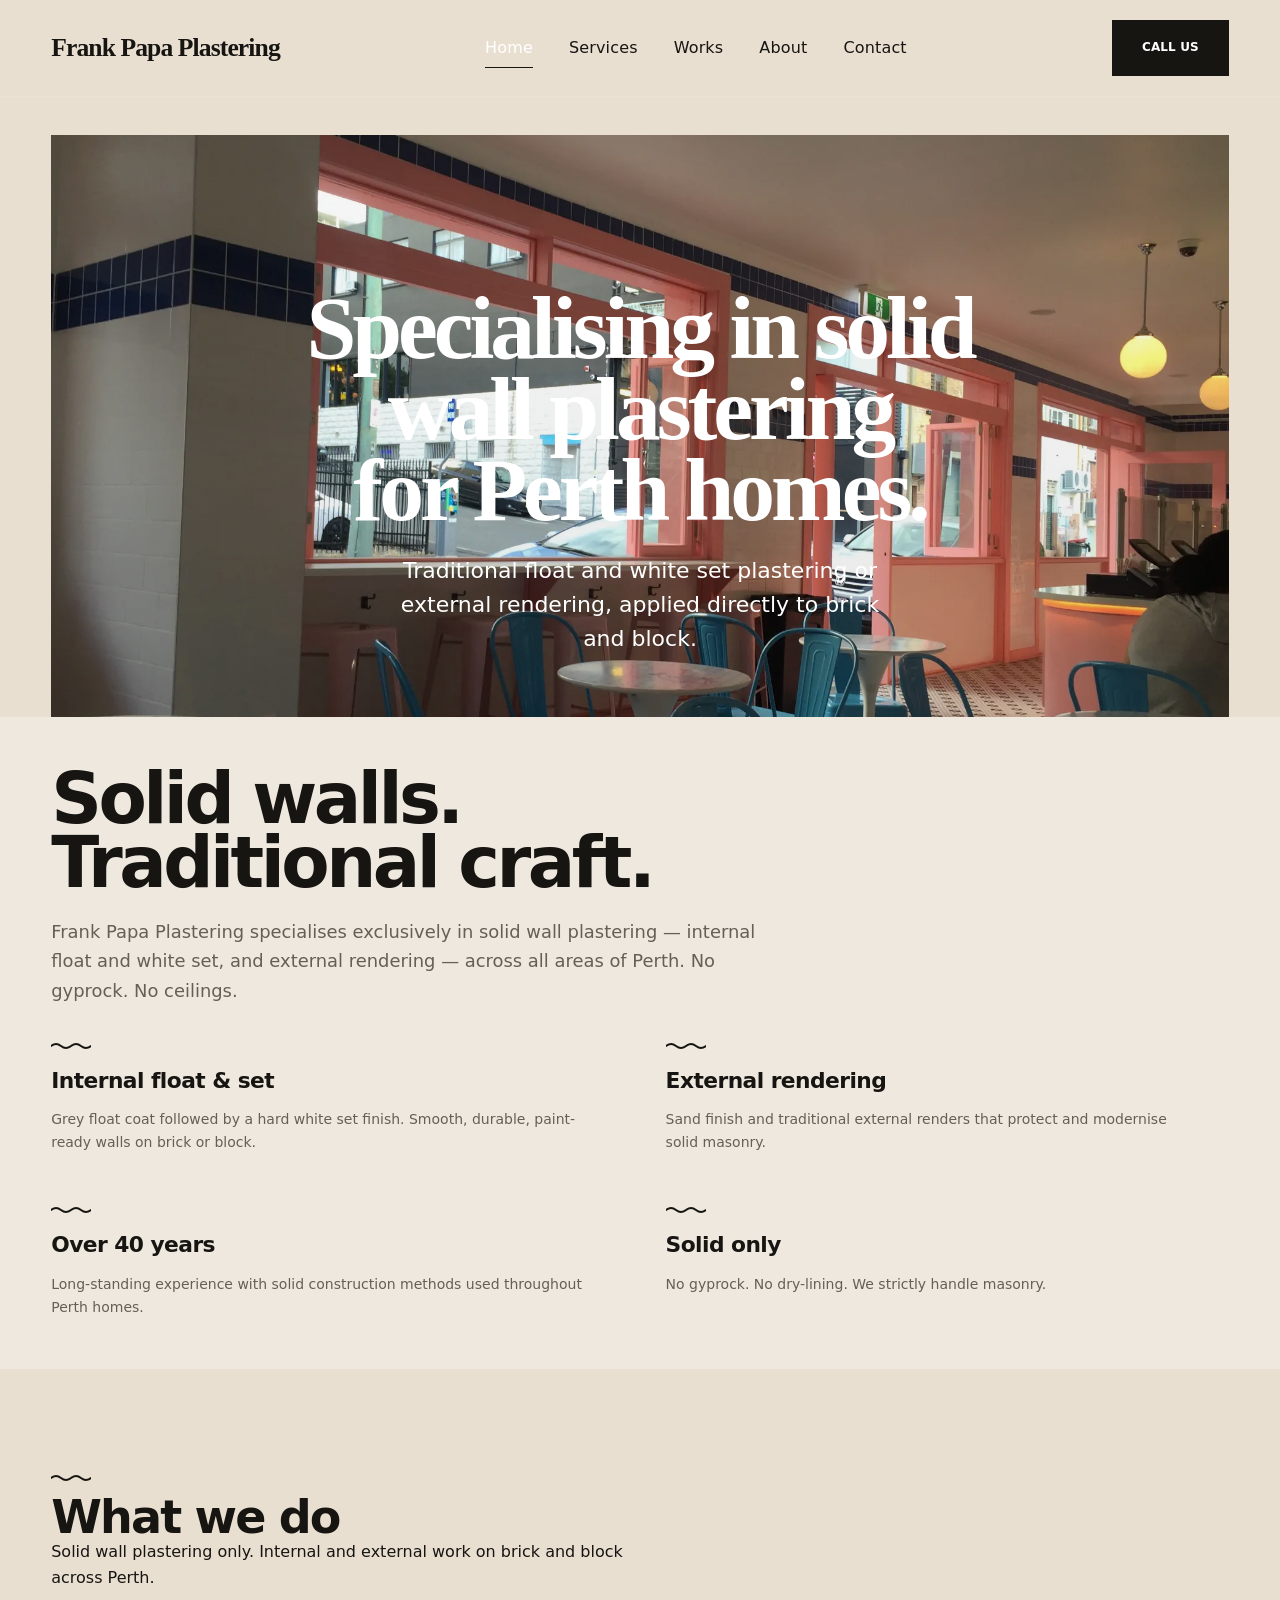
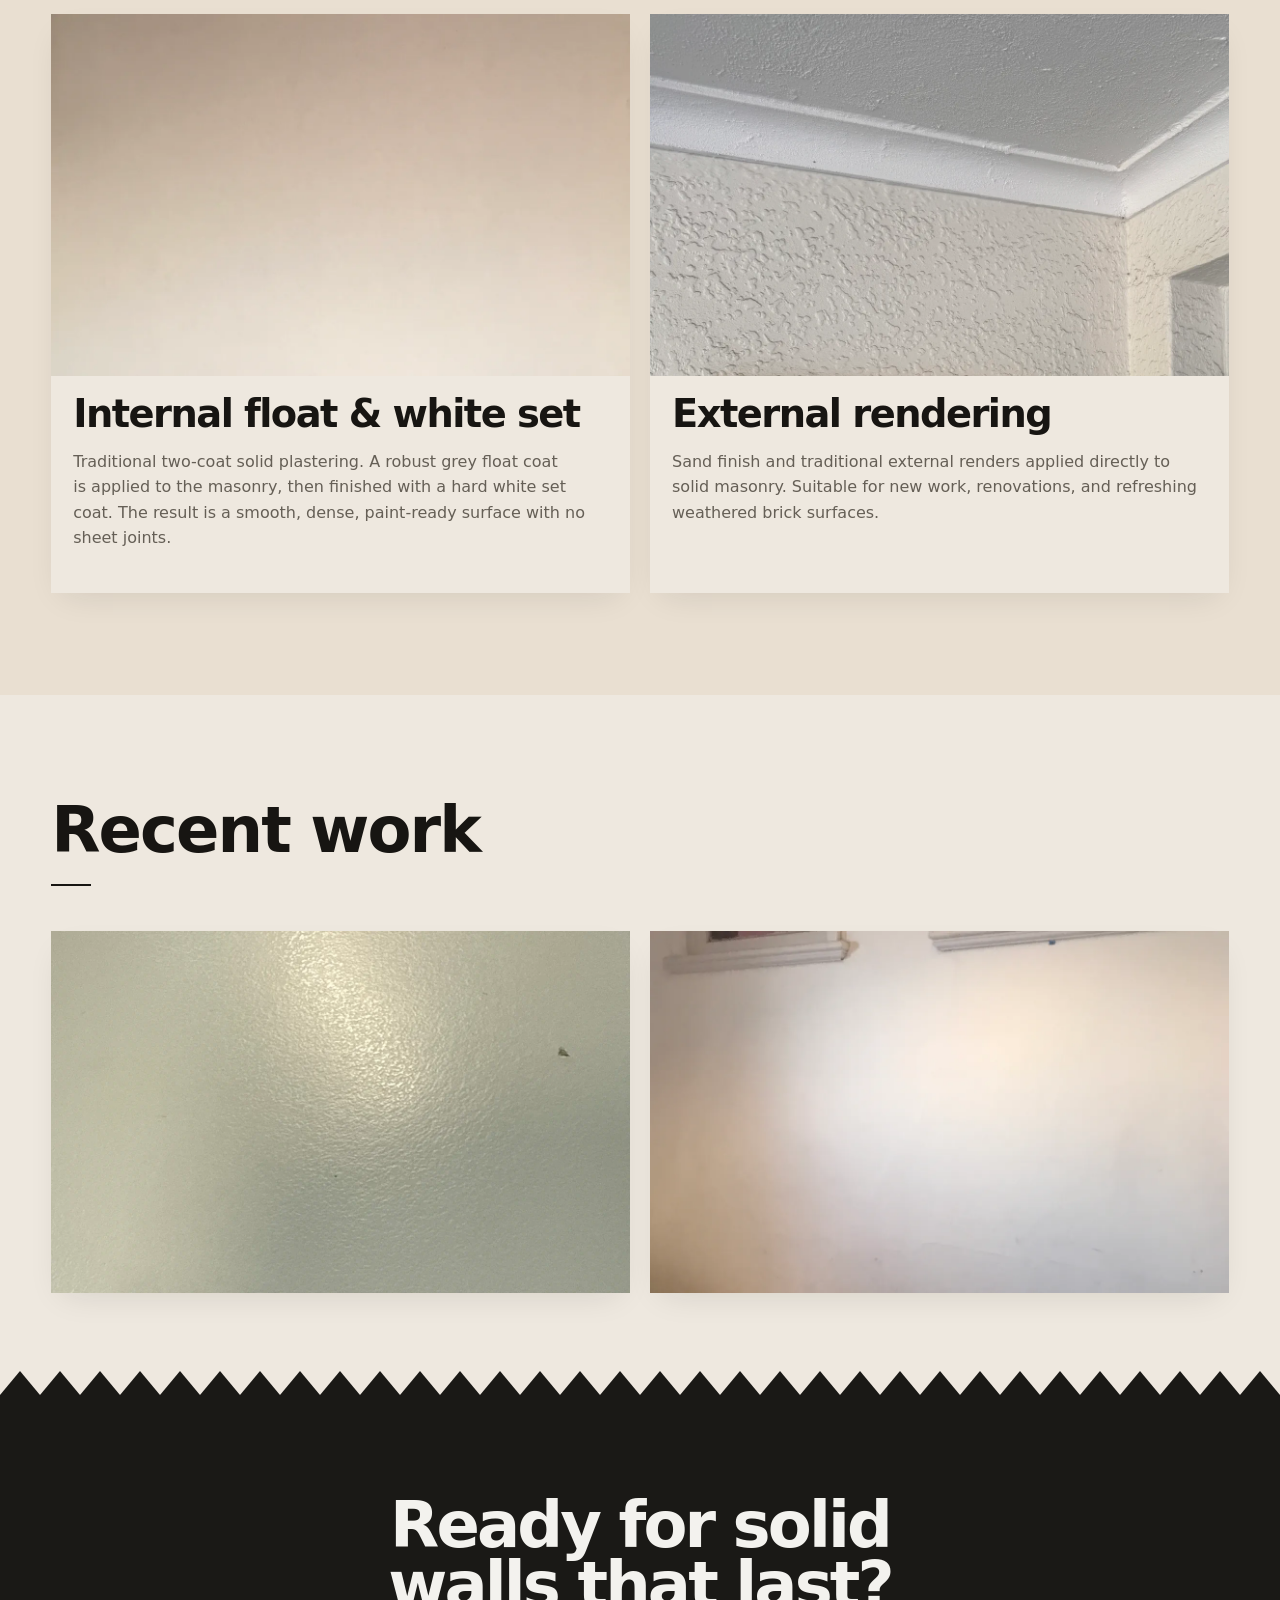
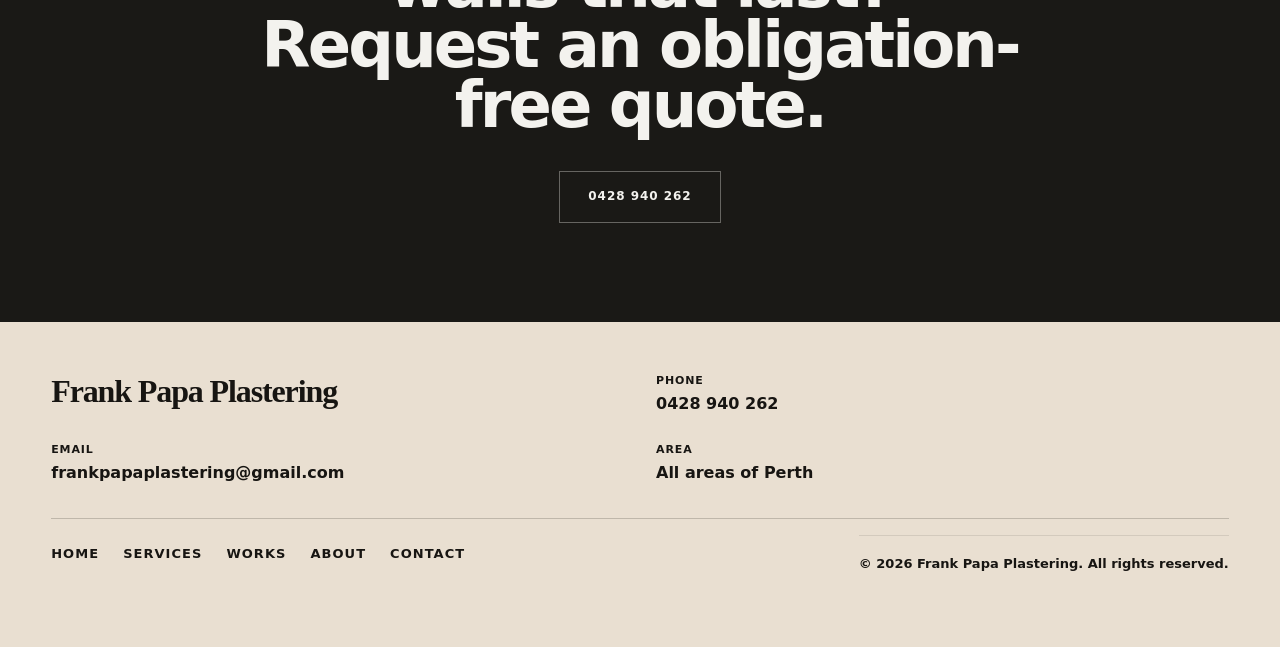
==== commit 7dd6248e: "Remove profile number divs from profile items Removed profile number divs for internal and external " ====
--- a/index.html
+++ b/index.html
@@ -181,7 +181,6 @@
                     
                     <!-- INTERNAL -->
                     <article class="profile-item" id="internal">
-                        <div class="profile-number">01</div>
                         <div class="profile-visual">
                             <!-- Replace with real internal white-set photo -->
                             <img 
@@ -202,7 +201,6 @@
                     
                     <!-- EXTERNAL -->
                     <article class="profile-item" id="external">
-                        <div class="profile-number">02</div>
                         <div class="profile-visual">
                             <!-- Replace with real external render photo -->
                             <img 
--- a/style.css
+++ b/style.css
@@ -247,7 +247,6 @@
     width: 100%;
     z-index: var(--z-header);
     background: var(--bg);
-	border-bottom: 0;
     backdrop-filter: blur(10px);
     -webkit-backdrop-filter: blur(10px);
     border-bottom: 1px solid rgba(255,255,255,.10);
@@ -361,7 +360,6 @@
     font-weight: 600;
     letter-spacing: .01em;
     text-transform: uppercase;
-    border-radius: var(--radius-sm);
     transition: background-color .3s ease, color .3s ease, transform .3s ease;
 }
 
@@ -596,7 +594,6 @@
 .hero-text {
     max-width: 560px;
 	margin: 0 auto 28px;
-    margin-bottom: 28px;
     color: #ffffff;
     font-size: clamp(18px, 2vw, 22px);
 	line-height: 1.55;
@@ -1139,113 +1136,7 @@
     border-radius: var(--radius-sm);
 }
 
-/* ==========================
-   Contact / CTA
-========================== */
-.contact, .about-cta {
-    padding-block: clamp(70px, 8vw, 100px);
-    color: var(--text);
-    background: var(--bg);
-    text-align: center;
-    border-radius: var(--radius-lg);
-}
-
-.contact .button-primary, .about-cta .button-primary {
-    background: var(--text);
-    border-color: var(--text);
-    color: #fff;
-}
-
-.contact .button-primary:hover, .about-cta .button-primary:hover {
-    background: var(--accent-bright);
-    border-color: var(--accent-bright);
-    color: #fff;
-}
-
-.contact .button-secondary, .about-cta .button-secondary {
-    border-color: rgba(23,21,18,.35);
-    color: var(--text);
-}
-
-.contact .button-secondary:hover, .about-cta .button-secondary:hover {
-    background: var(--text);
-    border-color: var(--text);
-    color: #fff;
-}
-
-.contact h2 {
-    max-width: 850px;
-    margin: 0 auto 35px;
-    font-size: clamp(36px, 5.5vw, 64px);
-    line-height: .94;
-    letter-spacing: -.045em;
-}
-
-.contact .about-cta-actions {
-    display: flex;
-    justify-content: center;
-    gap: 12px;
-    flex-wrap: wrap;
-}
-
-.contact .button-primary {
-    background: #080808;
-    border-color: #080808;
-    color: #fff;
-}
-
-.contact .button-primary:hover {
-    background: #222;
-    border-color: #222;
-    color: #fff;
-}
-
-.contact .button-secondary {
-    border-color: rgba(0,0,0,.35);
-    color: #080808;
-}
-
-.contact .button-secondary:hover {
-    background: #080808;
-    border-color: #080808;
-    color: #fff;
-}
-
-.about-cta-inner {
-    max-width: 800px;
-    margin: 0 auto;
-    padding-inline: var(--page-padding);
-}
-
-.about-cta h2 {
-    margin: 0 0 20px;
-    font-size: clamp(36px, 5vw, 56px);
-    line-height: .95;
-    letter-spacing: -.045em;
-}
-
-.about-cta p {
-    margin: 0 0 32px;
-    font-size: 17px;
-}
-
-.about-cta-actions {
-    display: flex;
-    justify-content: center;
-    gap: 12px;
-    flex-wrap: wrap;
-}
-
-.about-cta .button-primary {
-    background: #080808;
-    border-color: #080808;
-    color: #fff;
-}
-
-.about-cta .button-secondary {
-    border-color: rgba(0,0,0,.35);
-    color: #080808;
-}
+
 
 .sticky-call {
   display: none;
@@ -1308,19 +1199,11 @@
 }
 
 /* ==========================
-   Footer
+   Contact / CTA with Custom Top & Bottom Borders
 ========================== */
-.site-footer {
-	position: relative;
-    padding: 100px 0 32px;
-    background: var(--bg);
-    color: var(--text);
-    margin-top: 0;
-}
-
 .contact, .about-cta {
     position: relative;
-    padding-block: clamp(90px, 10vw, 140px);
+    padding-block: clamp(70px, 8vw, 100px);
     color: #f3f2ee;
     background: #1a1916;
     text-align: center;
@@ -1328,16 +1211,45 @@
     margin-bottom: -1px;
 }
 
+/* Custom Jagged Top Border */
+.contact::before {
+    content: "";
+    position: absolute;
+    bottom: 100%;
+    left: 0;
+    width: 100%;
+    height: 24px;
+    background: url('data:image/svg+xml;utf8,<svg xmlns="http://www.w3.org/2000/svg" viewBox="0 0 40 24" preserveAspectRatio="none"><polygon points="0,24 20,0 40,24" fill="%231a1916"/></svg>') repeat-x;
+    background-size: 40px 24px;
+    z-index: 2;
+}
+
+/* Custom Jagged Bottom Border */
 .contact::after {
     content: "";
     position: absolute;
     top: 100%;
     left: 0;
     width: 100%;
-    height: 60px;
-    background: url('data:image/svg+xml;utf8,<svg xmlns="http://www.w3.org/2000/svg" viewBox="0 0 1440 60" preserveAspectRatio="none"><path d="M0,0 C320,50 720,50 1440,0 L1440,60 L0,60 Z" fill="%231a1916"/></svg>') no-repeat;
-    background-size: 100% 60px;
+    height: 24px;
+    background: url('data:image/svg+xml;utf8,<svg xmlns="http://www.w3.org/2000/svg" viewBox="0 0 40 24" preserveAspectRatio="none"><polygon points="0,0 20,24 40,0" fill="%231a1916"/></svg>') repeat-x;
+    background-size: 40px 24px;
     z-index: 2;
+}
+
+.contact h2 {
+    max-width: 850px;
+    margin: 0 auto 35px;
+    font-size: clamp(36px, 5.5vw, 64px);
+    line-height: .94;
+    letter-spacing: -.045em;
+}
+
+.contact .about-cta-actions {
+    display: flex;
+    justify-content: center;
+    gap: 12px;
+    flex-wrap: wrap;
 }
 
 .contact .button-primary, .about-cta .button-primary {
@@ -1363,25 +1275,16 @@
     color: #1a1916;
 }
 
-.site-footer .site-logo {
-    color: #f3f2ee;
-}
-
-.site-footer .site-logo:hover {
-    color: #ffffff;
-}
-
+/* ==========================
+   Footer (Reduced size, 2x2 Grid & Horizontal Nav)
+========================== */
 .site-footer {
+    position: relative;
+    padding: 50px 0 24px;
     background: var(--bg);
     color: var(--text);
-}
-
-.site-footer .site-logo {
-    color: var(--text);
-}
-
-.site-footer .site-logo:hover {
-    color: var(--text);
+    margin-top: 0;
+	padding-bottom: 72px;
 }
 
 .footer-inner {
@@ -1389,7 +1292,7 @@
     margin-inline: auto;
     display: grid;
     grid-template-columns: repeat(2, minmax(0, 1fr));
-    gap: 48px 32px;
+    gap: 24px 32px;
     align-items: start;
 }
 
@@ -1398,126 +1301,115 @@
     grid-row: 1;
 }
 
-.footer-links {
+.footer-contact {
     grid-column: 2;
     grid-row: 1;
-    display: flex;
-    flex-direction: column;
-    gap: 12px;
-}
-
-.footer-links a {
-    color: var(--text-muted);
-    font-size: 14px;
-    font-weight: 700;
-    letter-spacing: .05em;
-    text-transform: uppercase;
-}
-
-.footer-links a:hover {
-    color: var(--text);
-}
-
-.footer-contact {
+}
+
+.footer-details-1 {
     grid-column: 1;
     grid-row: 2;
-    color: var(--text-muted);
-}
-
-.footer-contact strong,
-.footer-info strong {
-    color: var(--text);
-}
-
-.footer-contact a {
-    color: var(--text);
-}
-
-.footer-info {
+}
+
+.footer-details-2 {
     grid-column: 2;
     grid-row: 2;
-    color: var(--text-muted);
-    font-size: 14px;
-    line-height: 1.45;
-}
-
-.footer-info p {
-    margin: 0 0 8px;
-}
-
-.footer-info strong {
+}
+
+.site-footer .site-logo {
+    color: var(--text);
+    font-weight: 800;
+    font-size: clamp(22px, 2.5vw, 32px);
+}
+
+.site-footer .site-logo:hover {
+    color: var(--text);
+}
+
+.footer-inner strong {
     display: block;
     margin-bottom: 2px;
     font-size: 11px;
+    font-weight: 900;
+    letter-spacing: .08em;
+    text-transform: uppercase;
+    color: var(--text);
+}
+
+.footer-inner a,
+.footer-inner span {
+    font-size: 16px;
+    font-weight: 700;
+    color: var(--text);
+}
+
+.footer-inner a:hover {
+    color: var(--text-muted);
+}
+
+.footer-bottom-bar {
+    width: min(calc(100% - (var(--page-padding) * 2)), var(--max-width));
+    margin: 32px auto 0;
+    padding-top: 16px;
+    border-top: 1px solid rgba(23, 21, 18, 0.2);
+    display: flex;
+    justify-content: space-between;
+    align-items: center;
+    flex-wrap: wrap;
+    gap: 16px;
+}
+
+.footer-links {
+    display: flex;
+    flex-direction: row;
+    flex-wrap: wrap;
+    gap: 24px;
+}
+
+.footer-links a {
+    color: var(--text);
+    font-size: 13px;
     font-weight: 800;
     letter-spacing: .08em;
     text-transform: uppercase;
 }
 
+.footer-links a:hover {
+    color: var(--text-muted);
+}
+
+.contact .button-primary, .about-cta .button-primary {
+    background: #f3f2ee;
+    border-color: #f3f2ee;
+    color: #1a1916;
+}
+
+.contact .button-primary:hover, .about-cta .button-primary:hover {
+    background: #ffffff;
+    border-color: #ffffff;
+    color: #1a1916;
+}
+
+.contact .button-secondary, .about-cta .button-secondary {
+    border-color: rgba(243,242,238,.35);
+    color: #f3f2ee;
+}
+
+.contact .button-secondary:hover, .about-cta .button-secondary:hover {
+    background: #f3f2ee;
+    border-color: #f3f2ee;
+    color: #1a1916;
+}
+
+
 .copyright {
-    border-top-color: rgba(23,21,18,.1);
-    color: var(--text-dim);
-}
-
-.footer-brand {
-    font-size: 14px;
-    font-weight: 800;
-    letter-spacing: .04em;
-    text-transform: uppercase;
-}
-
-.footer-brand img {
-    width: 180px;
-    height: auto;
-}
-
-.footer-contact {
-    font-size: 14px;
-    line-height: 1.45;
-    color: rgba(243,242,238,.7);
-}
-
-.footer-contact strong {
-    display: block;
-    margin-bottom: 2px;
-    font-size: 11px;
-    font-weight: 800;
-    letter-spacing: .08em;
-    text-transform: uppercase;
-    color: #f3f2ee;
-}
-
-.footer-contact a {
-    font-weight: 600;
-    color: var(--accent);
-}
-
-.footer-contact p {
-    margin: 0 0 8px;
-}
-
-
-
-.footer-links a {
-    color: rgba(243,242,238,.65);
-    font-size: 14px;
+    border-top: 1px solid var(--line);
+	border-top-color: rgba(23,21,18,.1);
+	color: var(--text);
+	font-size: 13px;
     font-weight: 700;
-    letter-spacing: .05em;
-    text-transform: uppercase;
-}
-
-.footer-links a:hover {
-    color: #fff;
-}
-
-.copyright {
-    width: min(calc(100% - (var(--page-padding) * 2)), var(--max-width));
-    margin: 28px auto 0;
+	margin: 0;
     padding-top: 18px;
-    border-top: 1px solid var(--line);
-    color: rgba(243,242,238,.45);
-    font-size: 13px;
-   border-top-color: rgba(255,255,255,.1);
 }
 
 /* ==========================
@@ -1716,9 +1608,6 @@
     color: #080808;
   }
 
-.site-footer {
-    padding-bottom: 72px;
-  }
 }
 
 @media (prefers-reduced-motion: reduce) {
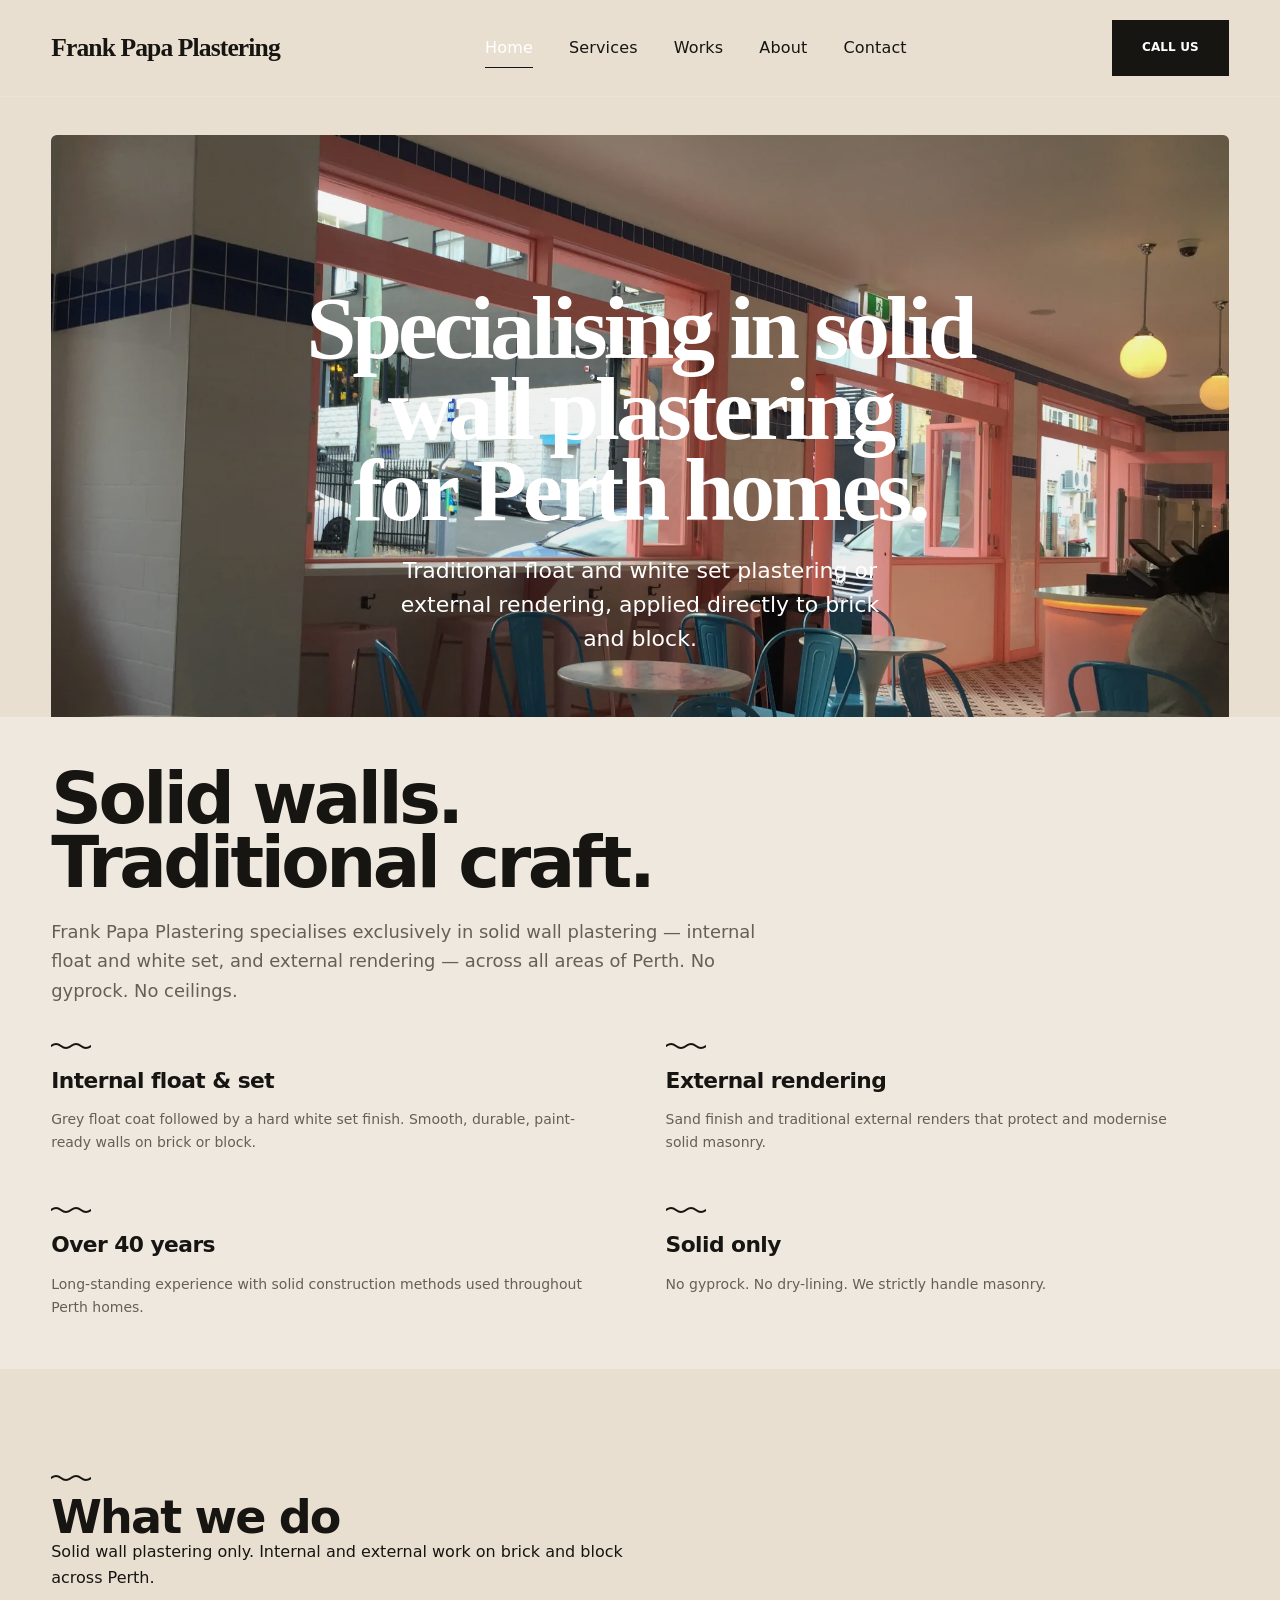
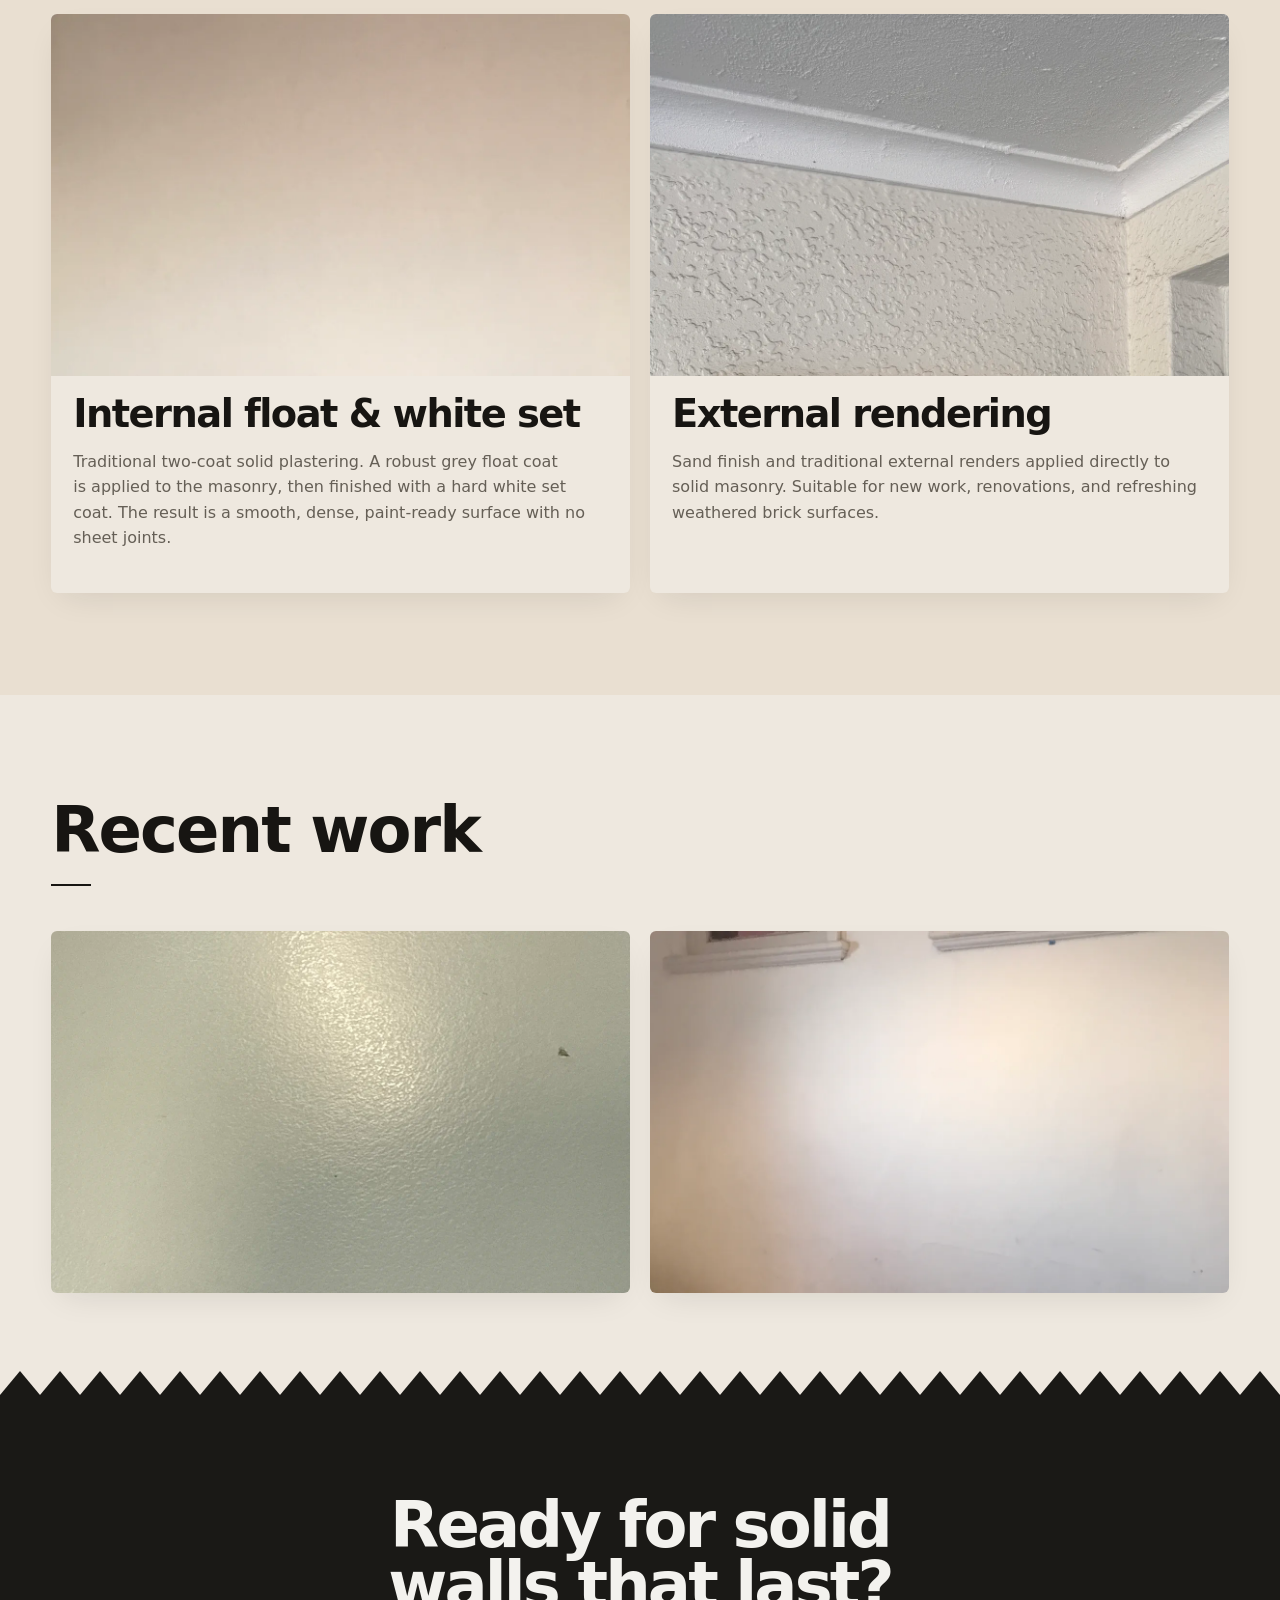
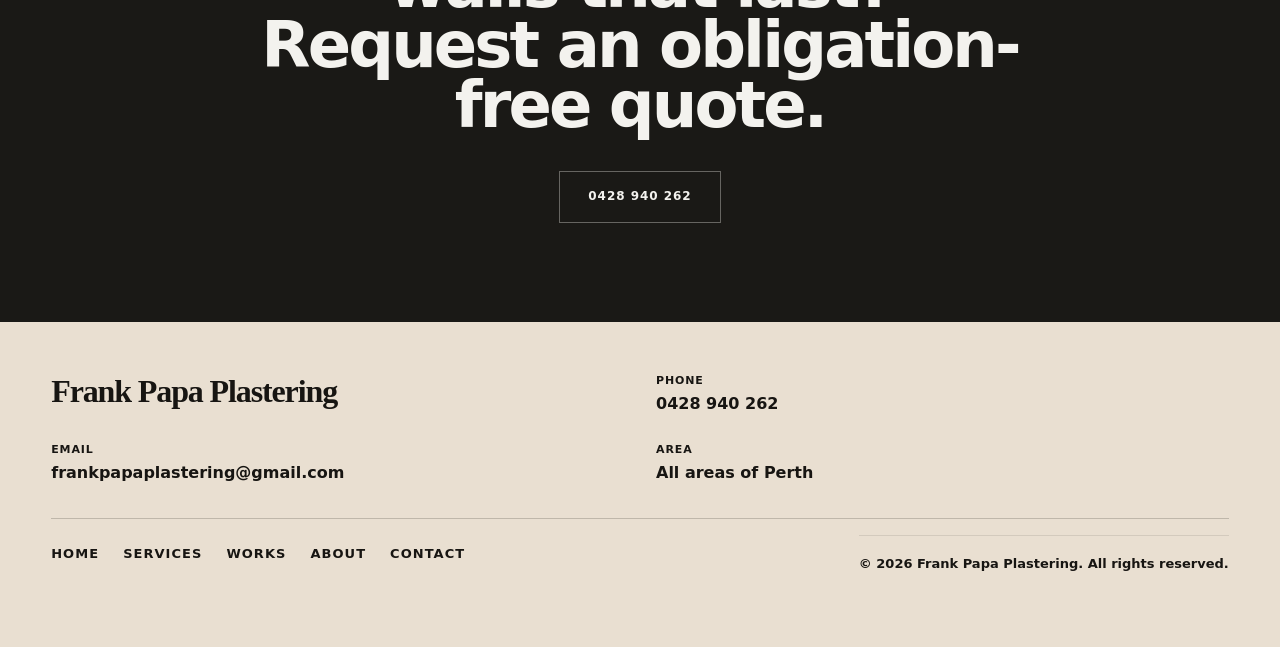
==== commit 2058b29e: "Add data attributes for localization in index.html" ====
--- a/index.html
+++ b/index.html
@@ -111,12 +111,12 @@
                 <div class="hero-content">
                     
                     
-                    <h1>
+                    <h1 data-content="Index.Hero.Title">
                         Specialising in solid wall plastering
-                        <span>for Perth homes.</span>
+                        <span data-content="Index.Hero.Subtitle">for Perth homes.</span>
                     </h1>
                     
-                    <p class="hero-text">
+                    <p class="hero-text" data-content="Index.Hero.Text">
                         Traditional float and white set plastering or external rendering, applied directly to
                         brick and block.
                     </p>
--- a/style.css
+++ b/style.css
@@ -16,7 +16,7 @@
     --line: rgba(23,21,18,.14);
 
     --radius-sm: 0;
-    --radius-md: 0;
+    --radius-md: 6px;
     --radius-lg: 0;
 
     --max-width: 1440px;
@@ -510,7 +510,7 @@
     margin-inline: auto;
     overflow: hidden;
     background: var(--surface-2);
-	border-radius: 0 0 32px 32px;
+	border-radius: var(--radius-md);
 }
 
 .hero-slider,
@@ -815,7 +815,6 @@
    aspect-ratio: 16 / 10;
    overflow: hidden;
    background: var(--surface-2);
-   border-radius: 0;
 }
 
 .profile-visual img {
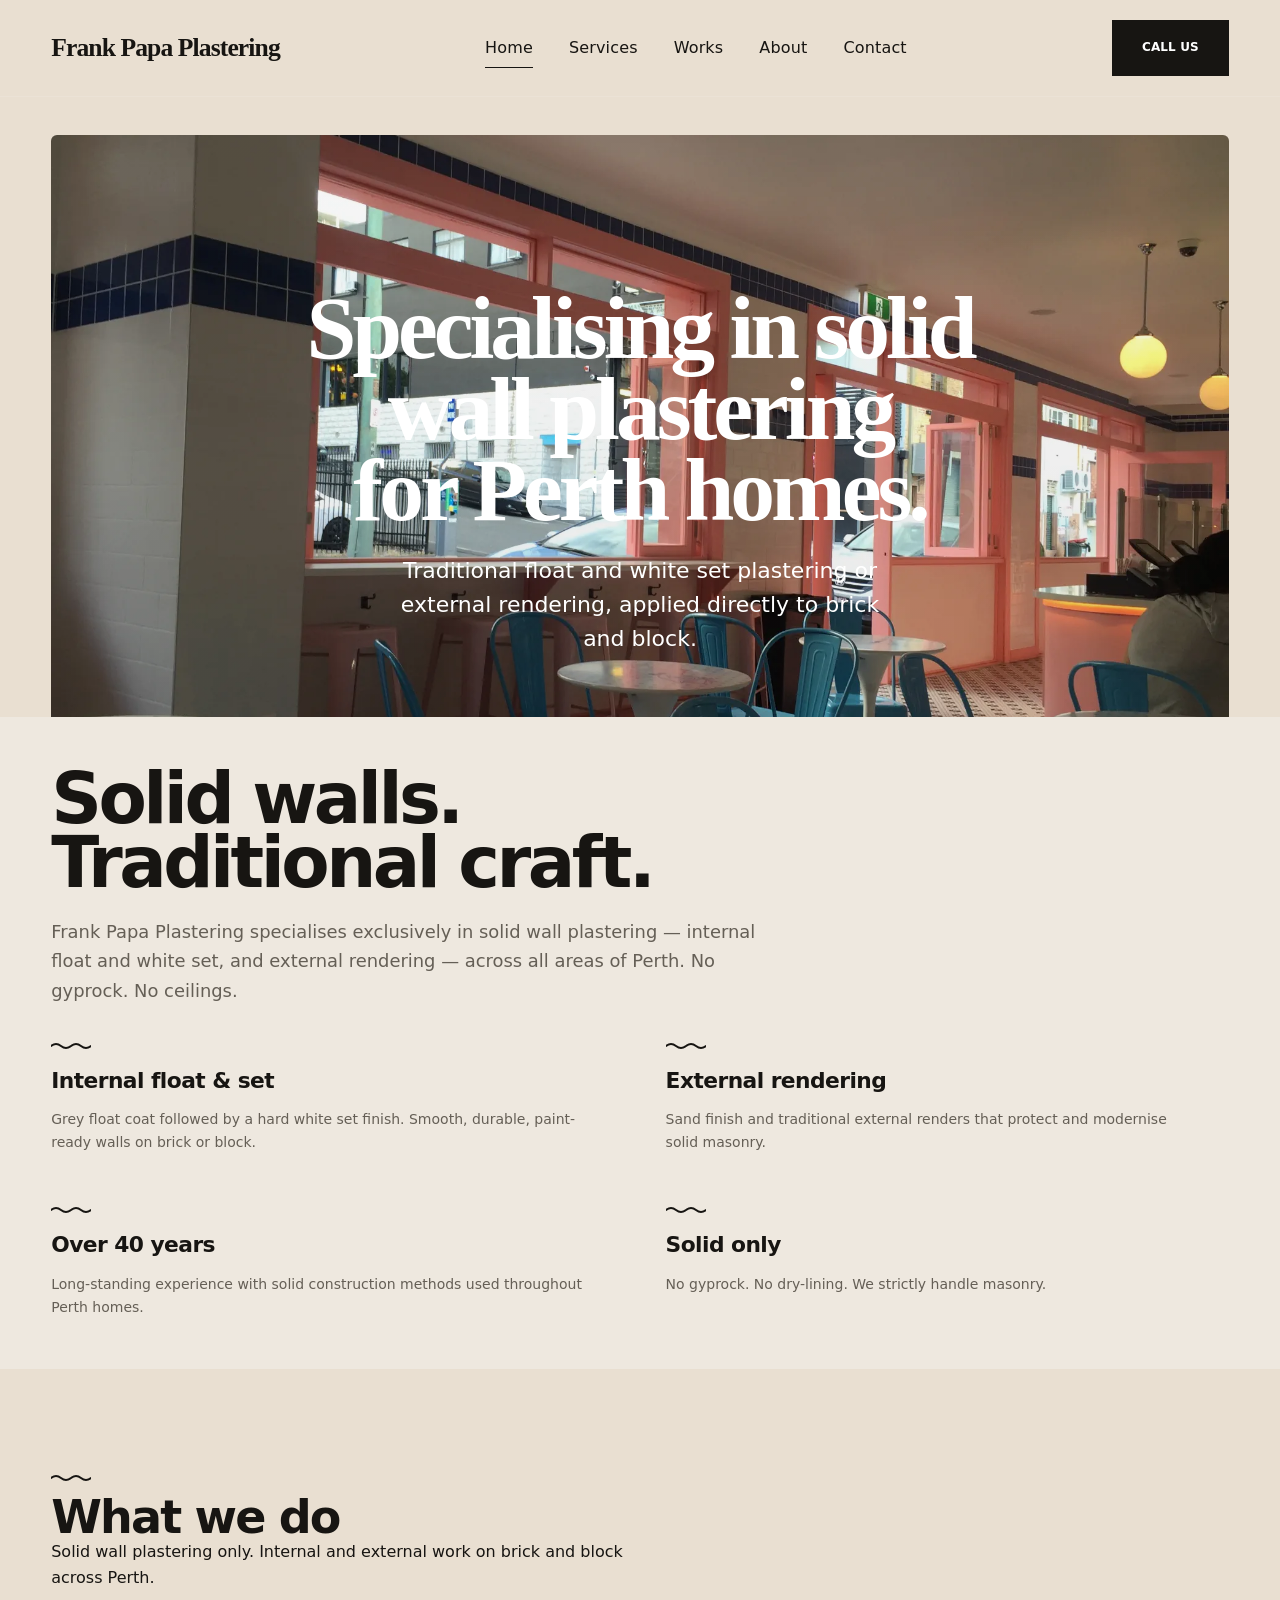
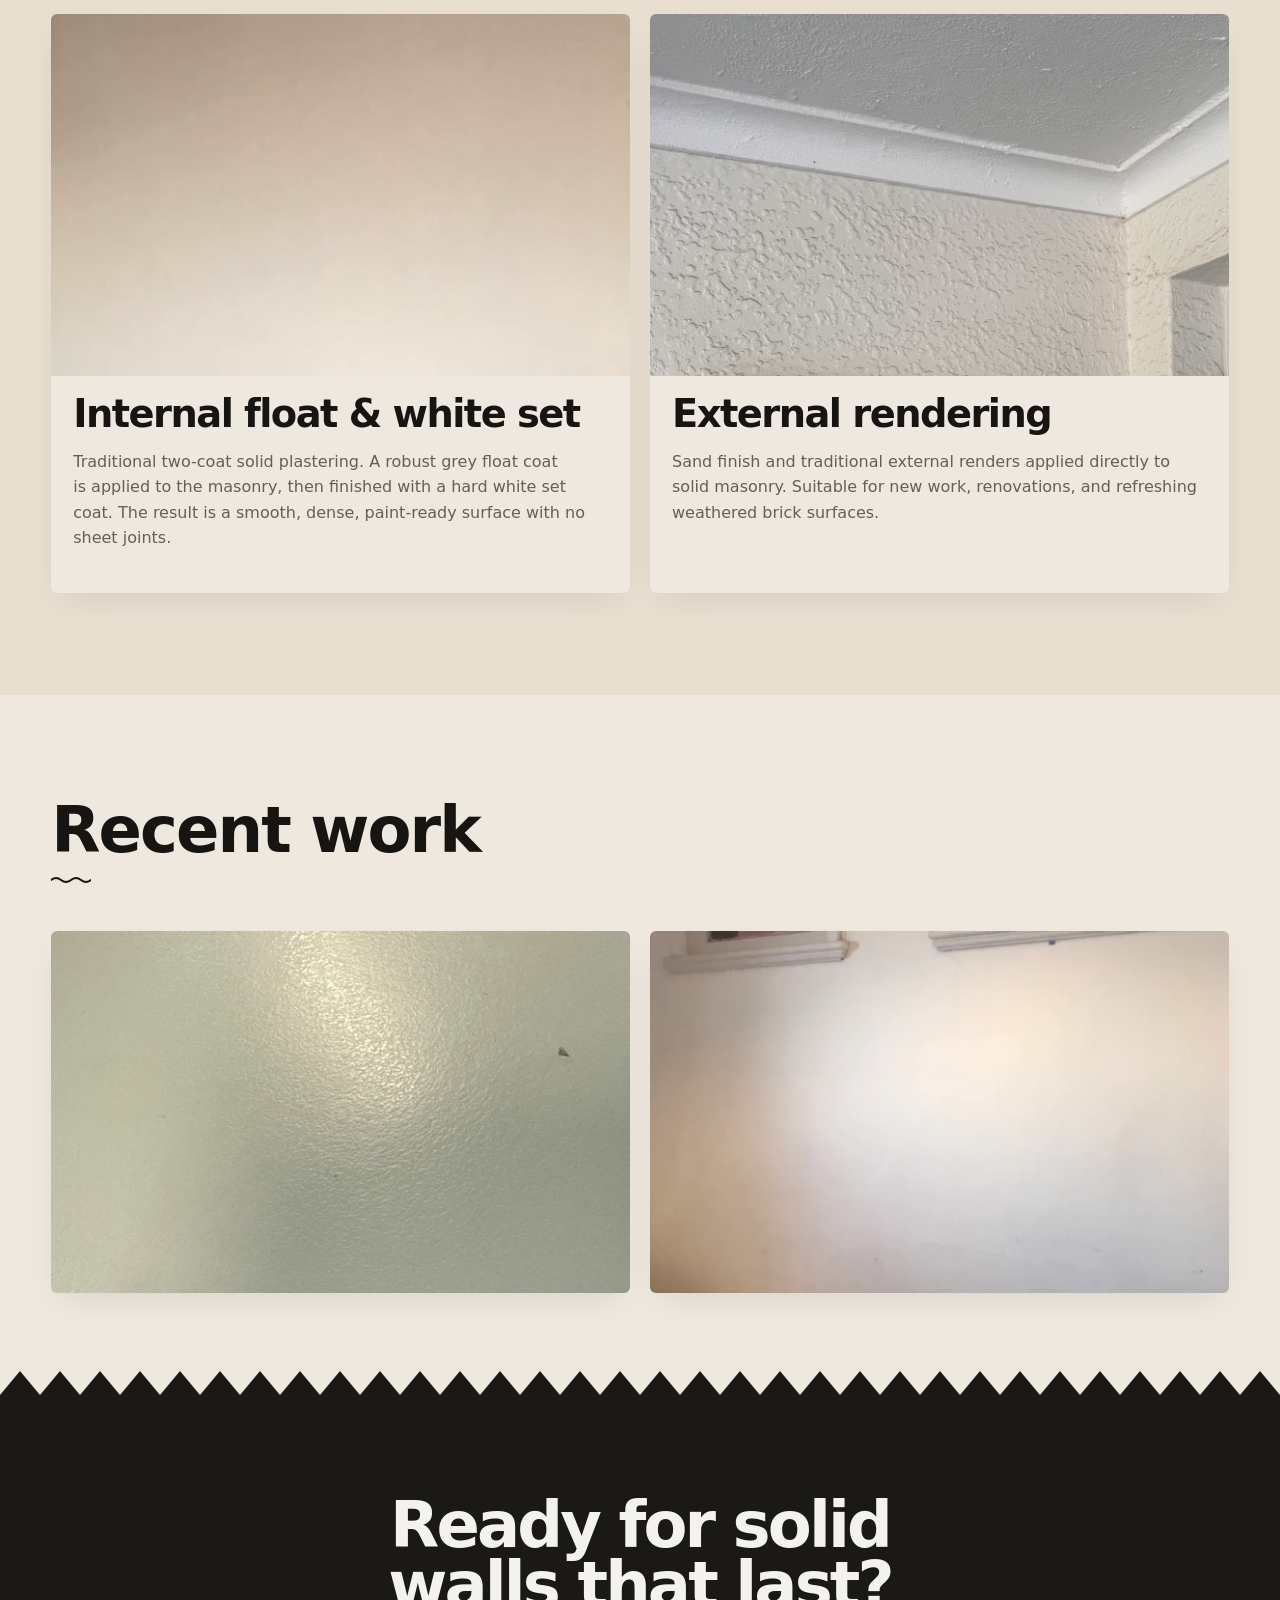
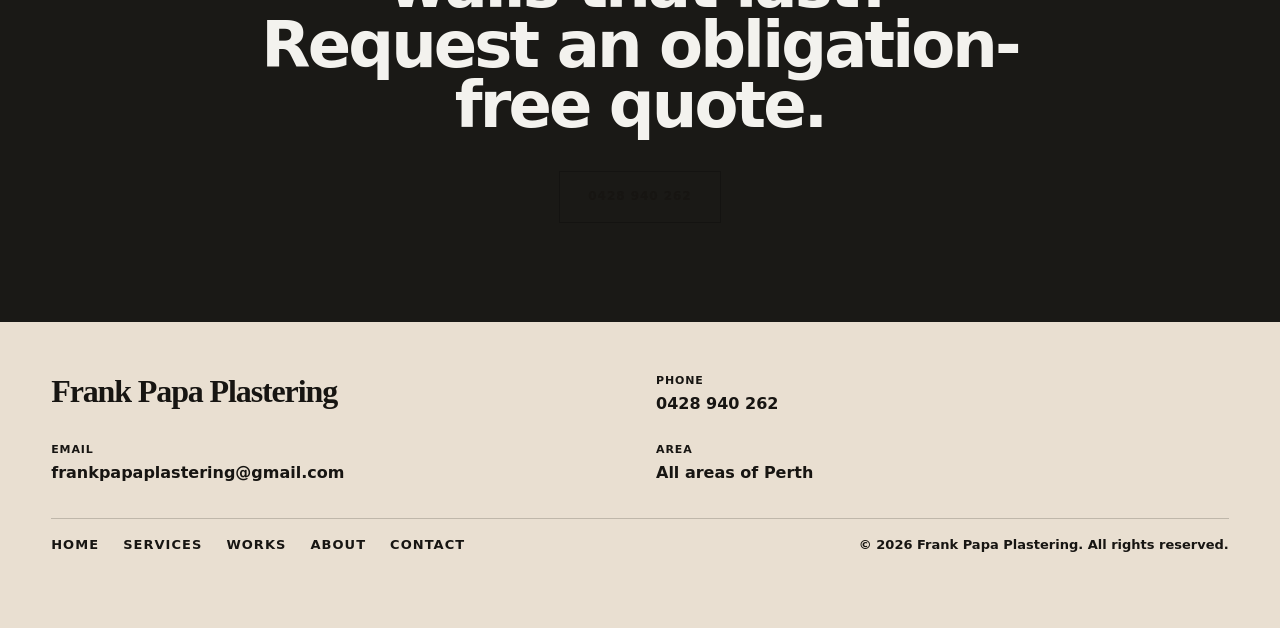
==== commit 5c7b39e7: "Update index.html" ====
--- a/index.html
+++ b/index.html
@@ -7,7 +7,7 @@
     <meta charset="UTF-8"/>
     <meta name="viewport" content="width=device-width, initial-scale=1.0"/>
     <!-- SEO Metadata -->
-    <title>Frank Papa Plastering | Solid Wall Plastering Perth</title>
+    <title>Solid Wall Plastering Perth | Frank Papa Plastering</title>
     <meta name="description" content="Specialist solid wall plastering across Perth. Internal float & white set and external rendering. Over 40 years experience. No gyprock, no ceiling work.">
     <meta property="og:title" content="Frank Papa Plastering | Solid Wall Plastering Perth"/>
     <meta property="og:description" content="Traditional solid wall plastering — internal float & set and external rendering. Perth specialists with over 40 years experience."/>
--- a/style.css
+++ b/style.css
@@ -329,7 +329,7 @@
 
 .desktop-nav a:hover,
 .desktop-nav a[aria-current="page"] {
-    color: #fff;
+    color: var(--text);
 }
 
 .header-actions {
@@ -440,14 +440,14 @@
 
 .button-primary {
     background: var(--accent);
-    color: #080808;
+    color: #fff;
     border: 1px solid var(--accent);
 }
 
 .button-primary:hover {
     background: var(--accent-bright);
     border-color: var(--accent-bright);
-    color: #080808;
+    color: #fff;
     transform: translateY(-2px);
 }
 
@@ -920,6 +920,7 @@
     min-height: 480px;
     overflow: hidden;
     background: var(--surface-2);
+	border-radius: var(--radius-md);
 }
 
 .feature-image img {
@@ -955,13 +956,8 @@
 }
 
 .section-heading h2::after {
-    content: "";
-    position: absolute;
     left: 0;
     bottom: 0;
-    width: 40px;
-    height: 2px;
-    background: var(--accent);
 }
 
 .gallery-grid {
@@ -974,6 +970,7 @@
   background: var(--surface);
   box-shadow: 0 12px 32px -12px rgba(26, 25, 22, 0.12);
   overflow: hidden;
+  border-radius: var(--radius-md);
 }
 
 .ba-images {
@@ -1251,29 +1248,74 @@
     flex-wrap: wrap;
 }
 
-.contact .button-primary, .about-cta .button-primary {
-    background: #f3f2ee;
-    border-color: #f3f2ee;
-    color: #1a1916;
-}
-
-.contact .button-primary:hover, .about-cta .button-primary:hover {
-    background: #ffffff;
-    border-color: #ffffff;
-    color: #1a1916;
-}
-
-.contact .button-secondary, .about-cta .button-secondary {
-    border-color: rgba(243,242,238,.35);
-    color: #f3f2ee;
-}
-
-.contact .button-secondary:hover, .about-cta .button-secondary:hover {
-    background: #f3f2ee;
-    border-color: #f3f2ee;
-    color: #1a1916;
-}
-
+/* ==========================
+   Contact Page Layout
+========================== */
+.contact-heading {
+    margin-bottom: 36px;
+}
+
+.contact-heading .about-intro {
+    margin-bottom: 0;
+}
+
+.contact-info-grid {
+    display: grid;
+    grid-template-columns: repeat(auto-fit, minmax(180px, 1fr));
+    gap: 28px;
+    margin-bottom: 48px;
+}
+
+.contact-info-item {
+    display: flex;
+    flex-direction: column;
+}
+
+.micro-heading,
+.form-label {
+    display: block;
+    margin-bottom: 8px;
+    font-size: 11px;
+    font-weight: 800;
+    letter-spacing: .08em;
+    text-transform: uppercase;
+    color: var(--text-dim);
+}
+
+.contact-info-item a,
+.contact-info-item span:not(.micro-heading) {
+    font-weight: 600;
+    font-size: 16px;
+}
+
+.quote-form {
+    max-width: 720px;
+}
+
+.form-grid {
+    display: grid;
+    grid-template-columns: 1fr 1fr;
+    gap: 20px 24px;
+    margin-bottom: 24px;
+}
+
+.form-group {
+    display: flex;
+    flex-direction: column;
+}
+
+.form-group.full-width {
+    grid-column: 1 / -1;
+}
+
+/* ==========================
+   Contact Page Responsive
+========================== */
+@media (max-width: 600px) {
+    .form-grid {
+        grid-template-columns: 1fr;
+    }
+}
 /* ==========================
    Footer (Reduced size, 2x2 Grid & Horizontal Nav)
 ========================== */
@@ -1377,38 +1419,12 @@
     color: var(--text-muted);
 }
 
-.contact .button-primary, .about-cta .button-primary {
-    background: #f3f2ee;
-    border-color: #f3f2ee;
-    color: #1a1916;
-}
-
-.contact .button-primary:hover, .about-cta .button-primary:hover {
-    background: #ffffff;
-    border-color: #ffffff;
-    color: #1a1916;
-}
-
-.contact .button-secondary, .about-cta .button-secondary {
-    border-color: rgba(243,242,238,.35);
-    color: #f3f2ee;
-}
-
-.contact .button-secondary:hover, .about-cta .button-secondary:hover {
-    background: #f3f2ee;
-    border-color: #f3f2ee;
-    color: #1a1916;
-}
-
 
 .copyright {
-    border-top: 1px solid var(--line);
-	border-top-color: rgba(23,21,18,.1);
 	color: var(--text);
 	font-size: 13px;
     font-weight: 700;
 	margin: 0;
-    padding-top: 18px;
 }
 
 /* ==========================
@@ -1464,10 +1480,6 @@
         gap: 16px;
     }
 
-    .site-header {
-        top: 32px;
-    }
-
     .header-inner {
         min-height: 76px;
         grid-template-columns: 1fr auto auto;
@@ -1489,7 +1501,7 @@
         padding: 0 12px;
         margin-right: 0;
         background: var(--accent);
-        color: #080808;
+        color: #fff;
         font-size: 10px;
         font-weight: 800;
         letter-spacing: .06em;
@@ -1509,7 +1521,7 @@
         padding: 0;
         border: 0;
         background: transparent;
-        color: #fff;
+        color: var(--text);
         cursor: pointer;
     }
 
@@ -1534,10 +1546,17 @@
     }
 
     .hero-content {
+        width: auto;
+
         left: var(--page-padding);
-        right: calc(var(--page-padding) + 52px);
+    
+        right: var(--page-padding);
+    
         top: 26%;
+    
         bottom: auto;
+    
+        padding: 20px;
     }
 
     .hero h1 {
@@ -1575,6 +1594,7 @@
         min-height: min(520px, 78svh);
         padding-top: 96px;
         align-items: center;
+        color: #fff;
     }
 
     .about-hero-content {
@@ -1594,7 +1614,7 @@
 	    min-height: 52px;
 	    padding: 0 16px;
 	    background: var(--accent);
-	    color: #080808;
+	    color: #fff;
 	    font-size: 13px;
 	    font-weight: 800;
 	    letter-spacing: 0.08em;
@@ -1604,7 +1624,8 @@
 
   .sticky-call:hover {
     background: var(--accent-bright);
-    color: #080808;
+
+    color: #fff;
   }
 
 }
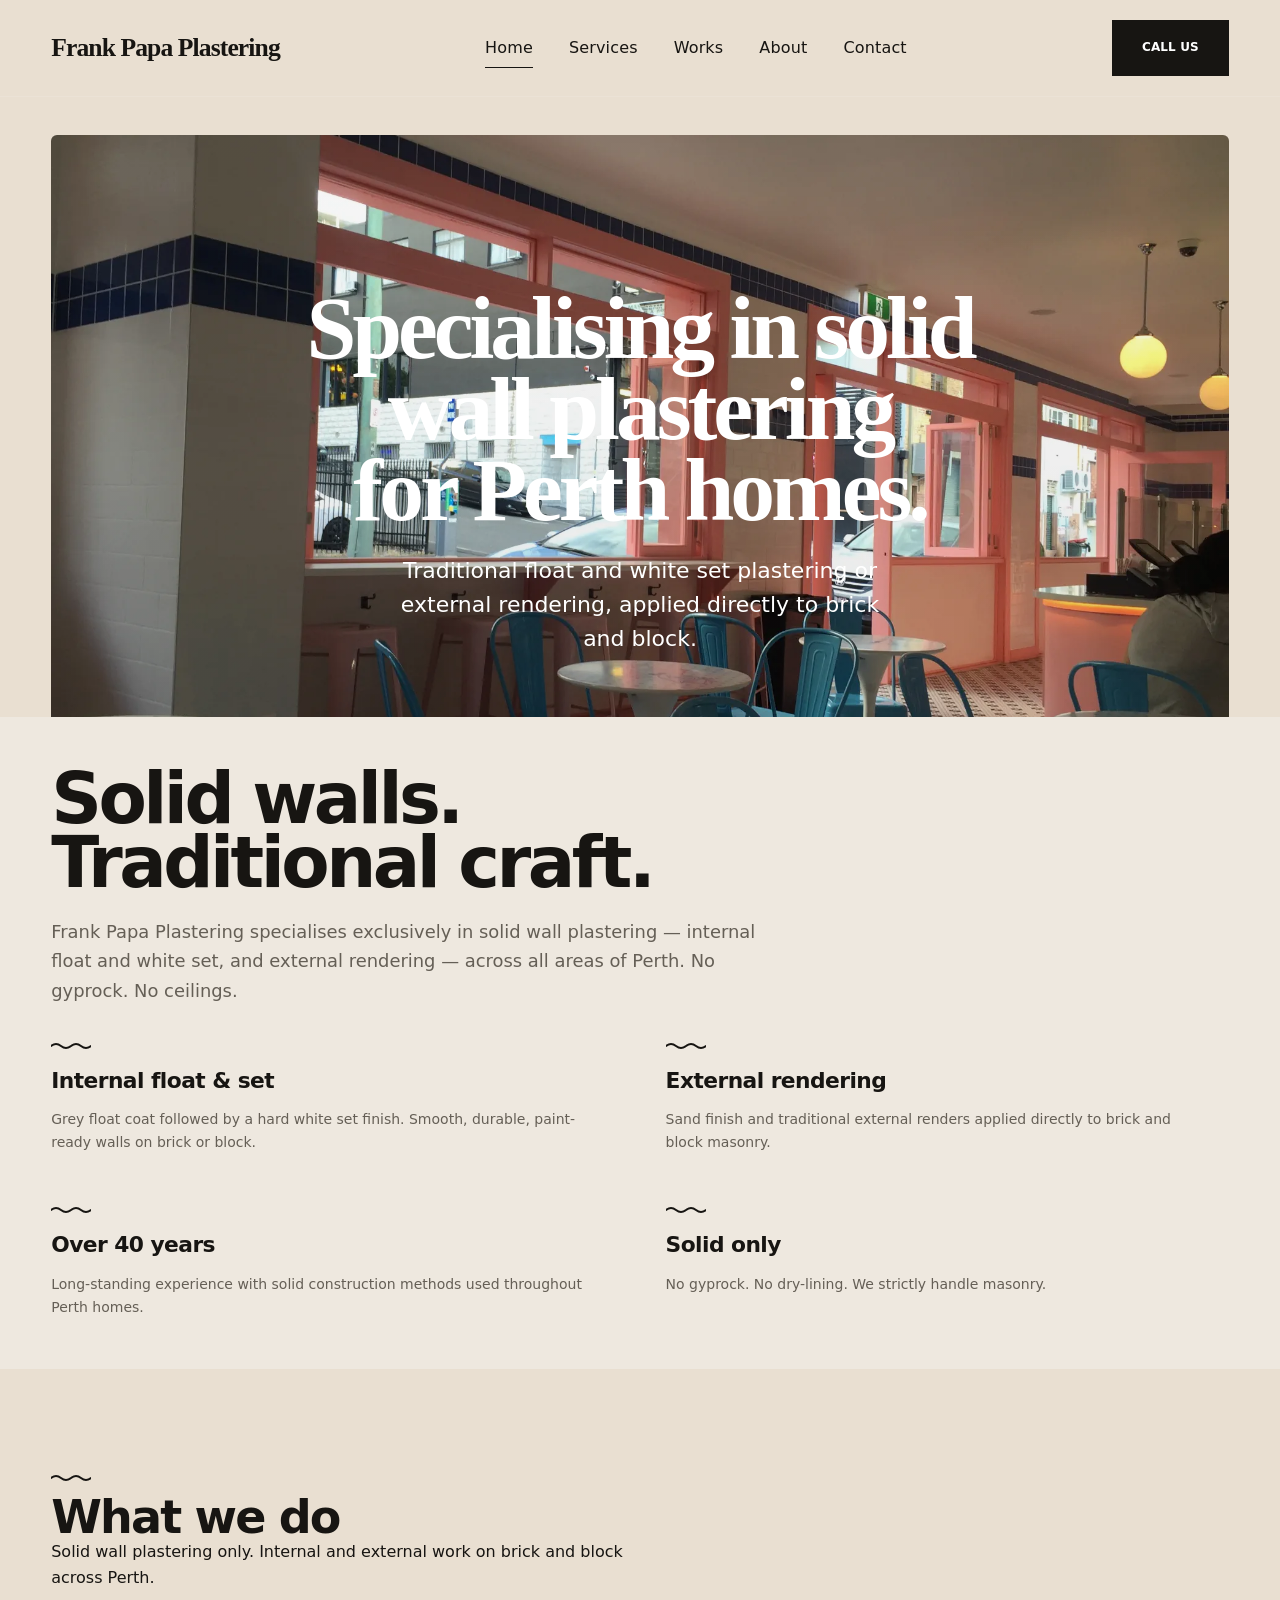
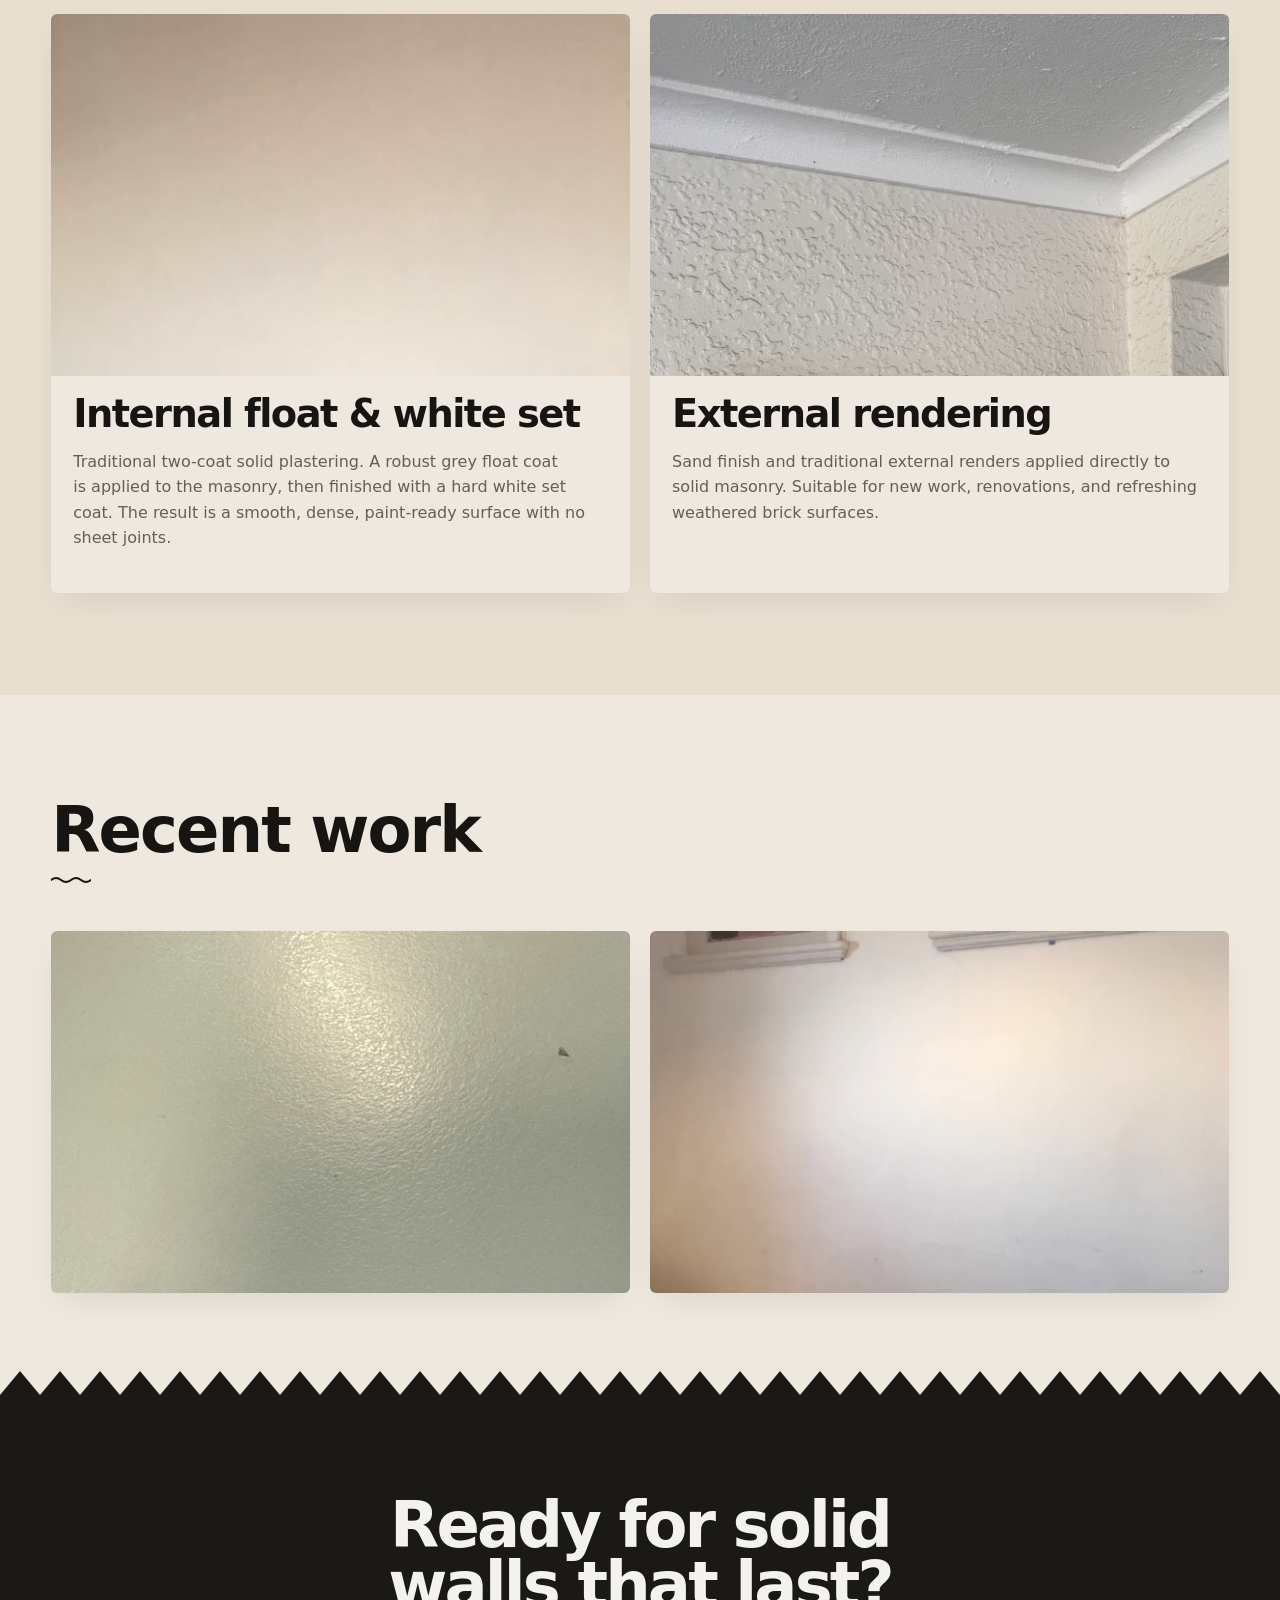
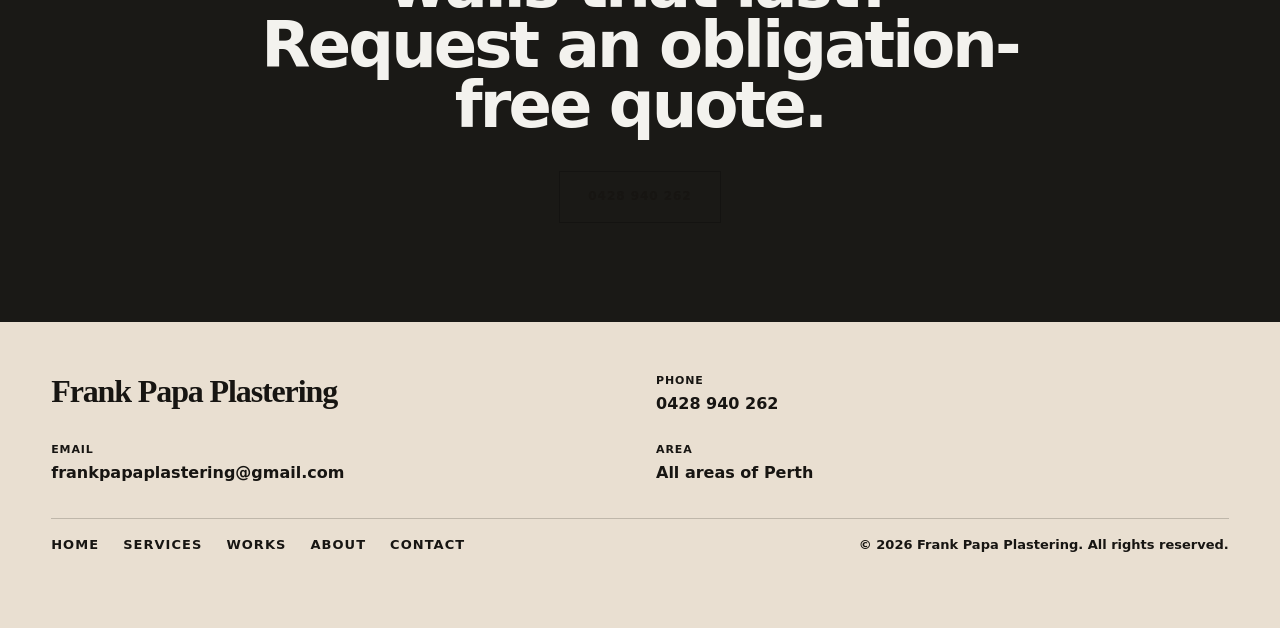
==== commit c5e07dde: "Update index.html" ====
--- a/index.html
+++ b/index.html
@@ -29,17 +29,11 @@
         "image": "https://www.frankpapaplastering.com.au/images/logo.webp",
         "telephone": "+61-428-940-262",
         "email": "frankpapaplastering@gmail.com",
-        "address": {
-            "@type": "PostalAddress",
-            "addressLocality": "Perth",
-            "addressRegion": "WA",
-            "addressCountry": "AU"
-        },
         "url": "https://www.frankpapaplastering.com.au",
-        "openingHours": "Mo-Fr 07:00-16:00",
         "description": "Specialist solid wall plastering — internal float & white set and external rendering across Perth. Over 40 years experience."
         }
     </script>
+    <meta name="robots" content="index,follow,max-image-preview:large">
 </head>
 <body>
     
@@ -147,7 +141,7 @@
                     </article>
                     <article>
                         <h3>External rendering</h3>
-                        <p>Sand finish and traditional external renders that protect and modernise solid masonry.</p>
+                        <p>Sand finish and traditional external renders applied directly to brick and block masonry.</p>
                     </article>
                     <article>
                         <h3>Over 40 years</h3>
